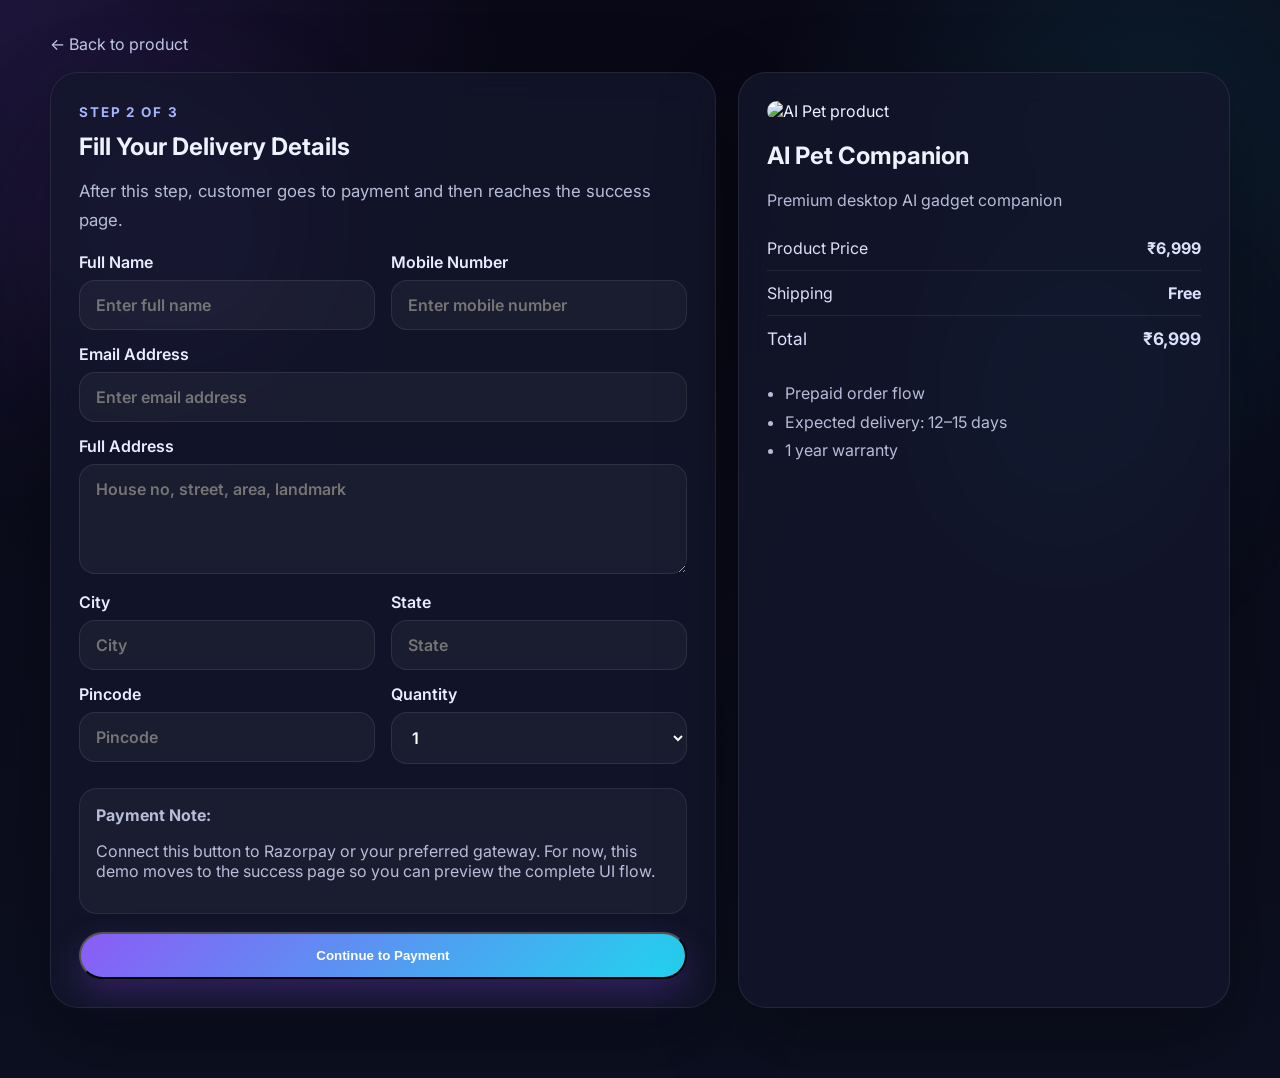
==== checkout.html @ 313efc7a "Add files via upload" ====
<!DOCTYPE html>
<html lang="en">
<head>
  <meta charset="UTF-8" />
  <meta name="viewport" content="width=device-width, initial-scale=1.0" />
  <title>Checkout - AI Pet Store</title>
  <link rel="preconnect" href="https://fonts.googleapis.com">
  <link rel="preconnect" href="https://fonts.gstatic.com" crossorigin>
  <link href="https://fonts.googleapis.com/css2?family=Inter:wght@400;500;600;700;800&display=swap" rel="stylesheet">
  <link rel="stylesheet" href="style.css" />
</head>
<body class="checkout-body">
  <div class="bg-glow glow-1"></div>
  <div class="bg-glow glow-2"></div>

  <main class="checkout-main container">
    <a class="back-link" href="index.html">← Back to product</a>
    <div class="checkout-grid">
      <section class="checkout-form-card">
        <span class="eyebrow">STEP 2 OF 3</span>
        <h1>Fill Your Delivery Details</h1>
        <p class="subtext">After this step, customer goes to payment and then reaches the success page.</p>

        <form action="success.html" method="get" class="checkout-form">
          <div class="form-grid">
            <label>
              Full Name
              <input type="text" name="name" placeholder="Enter full name" required>
            </label>
            <label>
              Mobile Number
              <input type="tel" name="phone" placeholder="Enter mobile number" required>
            </label>
          </div>

          <label>
            Email Address
            <input type="email" name="email" placeholder="Enter email address">
          </label>

          <label>
            Full Address
            <textarea name="address" rows="4" placeholder="House no, street, area, landmark" required></textarea>
          </label>

          <div class="form-grid">
            <label>
              City
              <input type="text" name="city" placeholder="City" required>
            </label>
            <label>
              State
              <input type="text" name="state" placeholder="State" required>
            </label>
          </div>

          <div class="form-grid">
            <label>
              Pincode
              <input type="text" name="pincode" placeholder="Pincode" required>
            </label>
            <label>
              Quantity
              <select name="qty">
                <option>1</option>
                <option>2</option>
                <option>3</option>
              </select>
            </label>
          </div>

          <div class="note-box">
            <strong>Payment Note:</strong>
            <p>Connect this button to Razorpay or your preferred gateway. For now, this demo moves to the success page so you can preview the complete UI flow.</p>
          </div>

          <button type="submit" class="btn btn-primary full-btn">Continue to Payment</button>
        </form>
      </section>

      <aside class="order-card">
        <img src="assets/pet1.jpg" alt="AI Pet product">
        <h2>AI Pet Companion</h2>
        <p>Premium desktop AI gadget companion</p>
        <div class="order-row"><span>Product Price</span><strong>₹6,999</strong></div>
        <div class="order-row"><span>Shipping</span><strong>Free</strong></div>
        <div class="order-row total"><span>Total</span><strong>₹6,999</strong></div>
        <ul class="mini-points">
          <li>Prepaid order flow</li>
          <li>Expected delivery: 12–15 days</li>
          <li>1 year warranty</li>
        </ul>
      </aside>
    </div>
  </main>
</body>
</html>
---- style.css ----
:root {
  --bg: #090816;
  --panel: rgba(20, 22, 44, 0.78);
  --panel-border: rgba(255,255,255,0.08);
  --text: #eef2ff;
  --muted: #b7bdd9;
  --primary: #8b5cf6;
  --primary-2: #22d3ee;
  --success: #34d399;
  --shadow: 0 30px 80px rgba(0,0,0,0.35);
}
* { box-sizing: border-box; }
html { scroll-behavior: smooth; }
body {
  margin: 0;
  font-family: 'Inter', sans-serif;
  color: var(--text);
  background:
    radial-gradient(circle at top left, rgba(139,92,246,.16), transparent 30%),
    radial-gradient(circle at 90% 10%, rgba(34,211,238,.10), transparent 25%),
    linear-gradient(180deg, #090816 0%, #0d1021 100%);
}
a { color: inherit; text-decoration: none; }
img { max-width: 100%; display: block; }
.container { width: min(1180px, calc(100% - 32px)); margin: 0 auto; }
.bg-glow { position: fixed; border-radius: 999px; filter: blur(70px); z-index: -1; opacity: .55; }
.glow-1 { width: 240px; height: 240px; background: rgba(139,92,246,.35); top: 120px; left: 5%; }
.glow-2 { width: 280px; height: 280px; background: rgba(34,211,238,.22); top: 280px; right: 6%; }
.site-header { position: sticky; top: 0; z-index: 10; backdrop-filter: blur(18px); background: rgba(9,8,22,.45); border-bottom: 1px solid rgba(255,255,255,.06); }
.nav-wrap { display: flex; justify-content: space-between; align-items: center; padding: 16px 0; }
.brand { font-weight: 800; letter-spacing: .02em; }
.nav-links { display: flex; gap: 24px; align-items: center; color: var(--muted); }
.nav-cta, .btn { border-radius: 999px; padding: 14px 22px; font-weight: 700; display: inline-flex; align-items: center; justify-content: center; transition: .25s ease; }
.nav-cta, .btn-primary { background: linear-gradient(135deg, var(--primary), var(--primary-2)); color: white; box-shadow: 0 14px 32px rgba(103, 58, 183, 0.35); }
.btn-secondary { background: rgba(255,255,255,.05); border: 1px solid rgba(255,255,255,.08); color: var(--text); }
.btn:hover { transform: translateY(-1px); }
.hero { padding: 72px 0 30px; }
.hero-grid { display: grid; grid-template-columns: 1.15fr .85fr; gap: 40px; align-items: center; }
.eyebrow { color: #a5b4fc; font-size: .84rem; letter-spacing: .14em; font-weight: 700; display: inline-block; margin-bottom: 14px; }
.hero h1, .section-head h2, .panel h2, .cta-box h2, .checkout-form-card h1, .success-card h1 { margin: 0 0 18px; line-height: 1.05; }
.hero h1 { font-size: clamp(2.2rem, 4.7vw, 4.5rem); max-width: 11ch; }
.hero h1 span { background: linear-gradient(135deg, #c4b5fd, #67e8f9); -webkit-background-clip: text; color: transparent; }
.hero-text, .section-head p, .panel p, .subtext, .success-card p { color: var(--muted); font-size: 1.05rem; line-height: 1.7; }
.hero-actions { display: flex; gap: 14px; margin: 28px 0 20px; flex-wrap: wrap; }
.trust-row { display: flex; flex-wrap: wrap; gap: 18px; color: #d5daf1; font-size: .95rem; }
.trust-row span::before { content: '•'; margin-right: 8px; color: #8b5cf6; }
.hero-visual .visual-card, .panel, .info-card, .timeline-card, .quote-card, .checkout-form-card, .order-card, .success-card, .faq-list details, .cta-box { background: var(--panel); border: 1px solid var(--panel-border); box-shadow: var(--shadow); backdrop-filter: blur(16px); }
.visual-card { border-radius: 28px; padding: 18px; position: relative; }
.hero-image { border-radius: 22px; min-height: 420px; object-fit: cover; width: 100%; }
.price-card { position: absolute; left: 22px; right: 22px; bottom: 18px; background: rgba(9,8,22,.72); border: 1px solid rgba(255,255,255,.08); border-radius: 20px; padding: 16px 18px; }
.price-label { margin: 0 0 6px; color: var(--muted); }
.price-line { display: flex; align-items: center; gap: 12px; font-size: 1.7rem; }
.old-price { text-decoration: line-through; color: #8d93b2; font-size: 1rem; }
.shipping-note { margin: 8px 0 0; color: #c8d0ef; }
.feature-strip { padding: 20px 0 0; }
.strip-grid { display: grid; grid-template-columns: repeat(5, 1fr); gap: 14px; }
.strip-item { text-align: center; padding: 14px 16px; border-radius: 16px; border: 1px solid rgba(255,255,255,.07); background: rgba(255,255,255,.03); color: #dbe2ff; }
.section { padding: 88px 0; }
.section-head { text-align: center; max-width: 760px; margin: 0 auto 34px; }
.section-head.left { text-align: left; margin-left: 0; }
.cards-grid { display: grid; grid-template-columns: repeat(3, 1fr); gap: 20px; }
.info-card, .timeline-card, .quote-card { border-radius: 24px; padding: 26px; }
.info-card h3, .timeline-card h3 { margin-top: 0; }
.info-card p, .timeline-card p, .quote-card p { color: var(--muted); line-height: 1.7; }
.split-grid { display: grid; grid-template-columns: 1fr 1fr; gap: 22px; }
.panel { border-radius: 28px; padding: 30px; }
.muted-panel { background: rgba(21, 23, 37, 0.9); }
.check-list { list-style: none; margin: 0; padding: 0; display: grid; gap: 14px; }
.check-list li { color: #e6e9f8; padding-left: 28px; position: relative; line-height: 1.65; }
.check-list li::before { content: '✓'; position: absolute; left: 0; top: 0; color: var(--primary-2); font-weight: 800; }
.no-list li::before { content: '—'; color: #fda4af; }
.timeline-grid { display: grid; grid-template-columns: repeat(3, 1fr); gap: 18px; }
.timeline-card strong { width: 52px; height: 52px; display: inline-flex; align-items: center; justify-content: center; border-radius: 50%; background: linear-gradient(135deg, var(--primary), var(--primary-2)); margin-bottom: 14px; }
.trust-grid { grid-template-columns: repeat(3, 1fr); }
.quote-card span { color: #a9b3d6; font-size: .95rem; }
.faq-wrap { display: grid; grid-template-columns: .9fr 1.1fr; gap: 24px; align-items: start; }
.faq-list { display: grid; gap: 16px; }
.faq-list details { border-radius: 20px; padding: 20px; }
.faq-list summary { cursor: pointer; font-weight: 700; }
.faq-list p { color: var(--muted); margin-bottom: 0; line-height: 1.7; }
.cta-section { padding-top: 10px; }
.cta-box { border-radius: 30px; padding: 34px; display: flex; align-items: center; justify-content: space-between; gap: 20px; }
.site-footer { border-top: 1px solid rgba(255,255,255,.06); padding: 24px 0 42px; color: #a5add1; }
.footer-grid { display: flex; justify-content: space-between; gap: 18px; flex-wrap: wrap; }
.footer-links { display: flex; gap: 18px; flex-wrap: wrap; }
.checkout-body { min-height: 100vh; }
.checkout-main, .success-main { padding: 34px 0 70px; }
.back-link { display: inline-block; margin-bottom: 18px; color: #c4cbeb; }
.checkout-grid { display: grid; grid-template-columns: 1.15fr .85fr; gap: 22px; }
.checkout-form-card, .order-card, .success-card { border-radius: 28px; padding: 28px; }
.checkout-form { margin-top: 18px; }
.form-grid { display: grid; grid-template-columns: 1fr 1fr; gap: 16px; }
label { display: block; font-weight: 600; color: #e9edff; margin-bottom: 14px; }
input, textarea, select { width: 100%; margin-top: 8px; border-radius: 16px; padding: 14px 16px; border: 1px solid rgba(255,255,255,.09); background: rgba(255,255,255,.04); color: white; font: inherit; }
textarea { resize: vertical; }
.note-box { padding: 16px; border-radius: 18px; background: rgba(255,255,255,.04); border: 1px solid rgba(255,255,255,.08); color: var(--muted); margin: 10px 0 18px; }
.full-btn { width: 100%; }
.order-card img { border-radius: 22px; margin-bottom: 18px; }
.order-card p { color: var(--muted); }
.order-row { display: flex; justify-content: space-between; gap: 12px; padding: 12px 0; border-bottom: 1px solid rgba(255,255,255,.08); color: #dbe1fa; }
.order-row.total { font-size: 1.08rem; border-bottom: 0; }
.mini-points { margin: 18px 0 0; padding-left: 18px; color: var(--muted); line-height: 1.8; }
.success-card { max-width: 860px; margin: 40px auto 0; text-align: center; }
.success-icon { width: 82px; height: 82px; border-radius: 50%; background: rgba(52,211,153,.16); color: var(--success); display: inline-flex; justify-content: center; align-items: center; font-size: 2rem; font-weight: 800; margin-bottom: 16px; }
.success-grid { display: grid; grid-template-columns: repeat(2, 1fr); gap: 16px; margin: 28px 0; text-align: left; }
.success-box { padding: 18px; border-radius: 20px; background: rgba(255,255,255,.04); border: 1px solid rgba(255,255,255,.08); }
.success-box span { display: block; color: var(--muted); margin-bottom: 6px; }
.success-actions { display: flex; justify-content: center; gap: 14px; flex-wrap: wrap; }
@media (max-width: 960px) {
  .hero-grid, .split-grid, .timeline-grid, .faq-wrap, .checkout-grid, .cards-grid, .trust-grid, .strip-grid { grid-template-columns: 1fr; }
  .cta-box, .footer-grid, .nav-wrap { flex-direction: column; align-items: flex-start; }
  .nav-links { flex-wrap: wrap; gap: 14px; }
  .hero { padding-top: 42px; }
}
@media (max-width: 640px) {
  .container { width: min(100% - 22px, 1180px); }
  .form-grid, .success-grid { grid-template-columns: 1fr; }
  .hero h1 { font-size: 2.35rem; }
  .hero-image { min-height: 280px; }
  .btn, .nav-cta { width: 100%; }
  .hero-actions { flex-direction: column; }
}
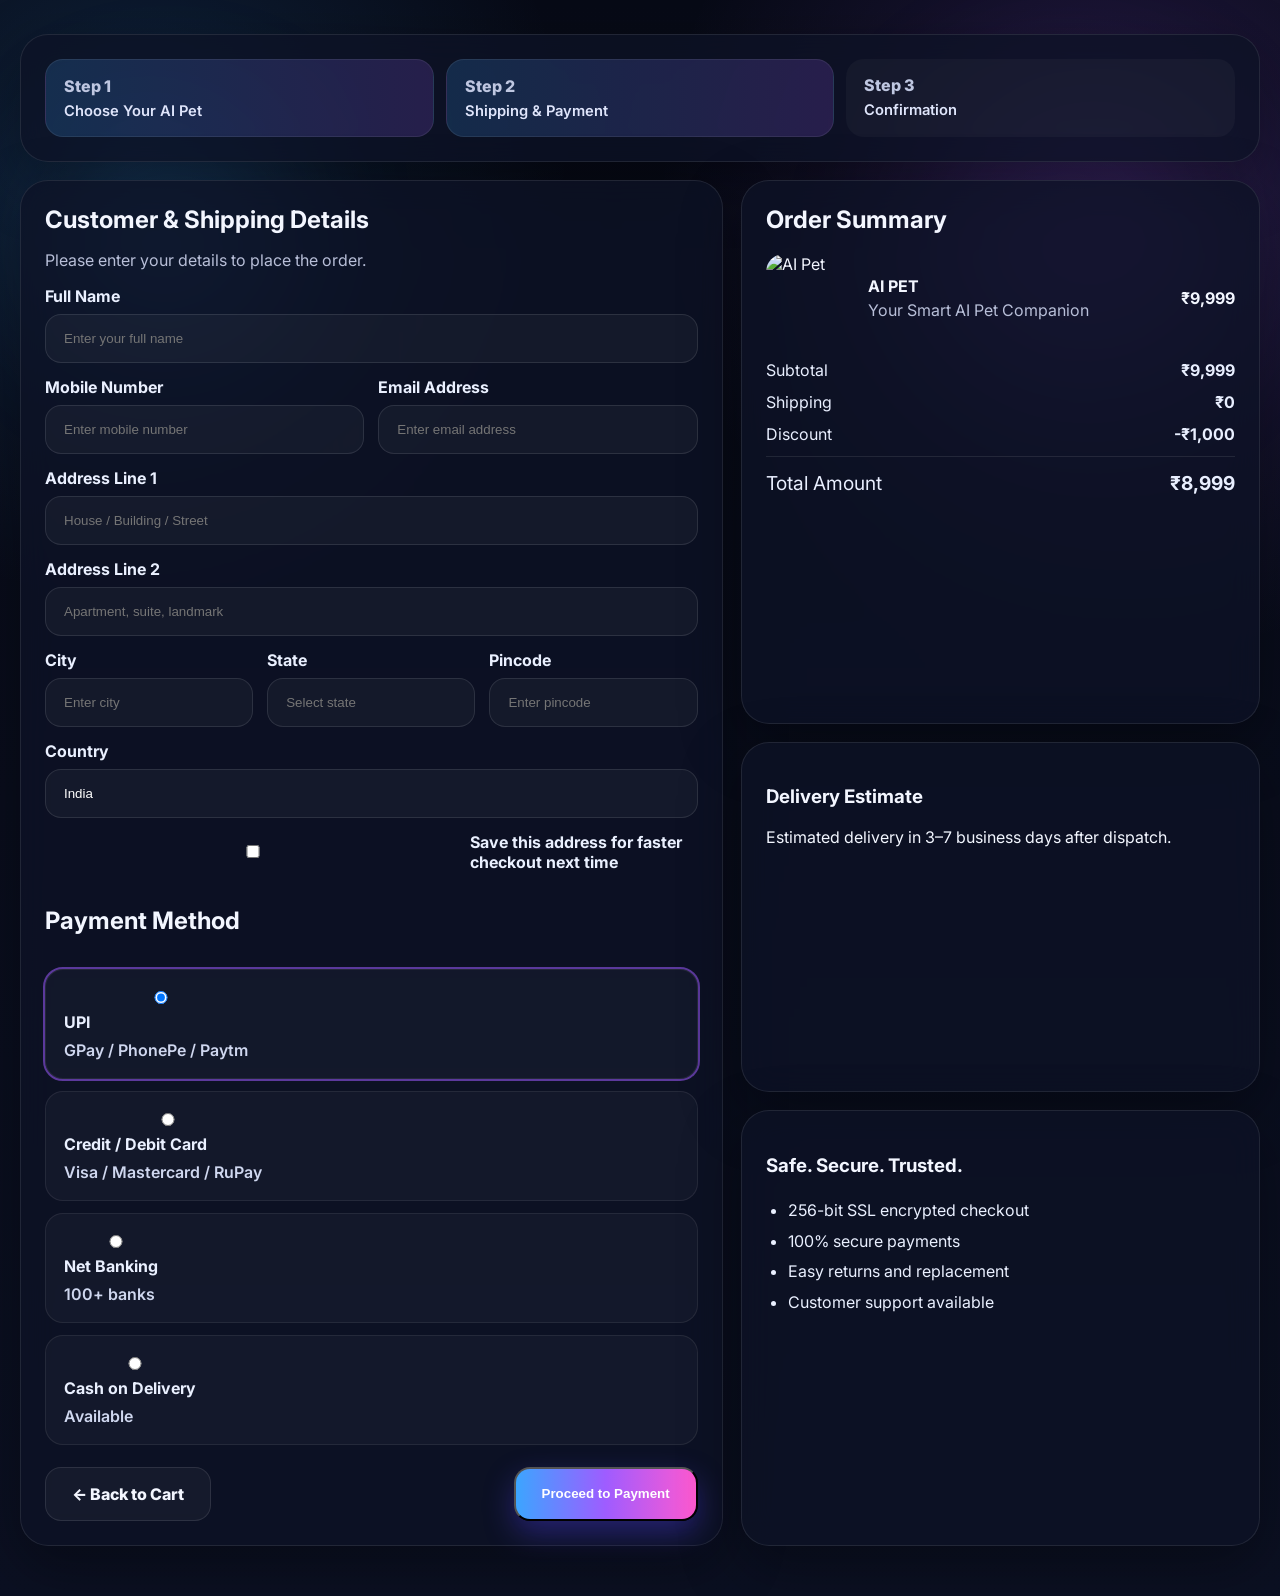
==== commit 296e7634: "Add files via upload" ====
--- a/checkout.html
+++ b/checkout.html
@@ -3,95 +3,55 @@
 <head>
   <meta charset="UTF-8" />
   <meta name="viewport" content="width=device-width, initial-scale=1.0" />
-  <title>Checkout - AI Pet Store</title>
+  <title>Checkout — AI PET</title>
   <link rel="preconnect" href="https://fonts.googleapis.com">
   <link rel="preconnect" href="https://fonts.gstatic.com" crossorigin>
-  <link href="https://fonts.googleapis.com/css2?family=Inter:wght@400;500;600;700;800&display=swap" rel="stylesheet">
+  <link href="https://fonts.googleapis.com/css2?family=Inter:wght@400;500;600;700;800;900&display=swap" rel="stylesheet">
   <link rel="stylesheet" href="style.css" />
 </head>
-<body class="checkout-body">
-  <div class="bg-glow glow-1"></div>
-  <div class="bg-glow glow-2"></div>
+<body class="checkout-page">
+  <div class="orb orb-a"></div><div class="orb orb-b"></div>
+  <main class="container checkout-wrap">
+    <div class="steps glass">
+      <div class="step done">Step 1 <span>Choose Your AI Pet</span></div>
+      <div class="step active">Step 2 <span>Shipping & Payment</span></div>
+      <div class="step">Step 3 <span>Confirmation</span></div>
+    </div>
 
-  <main class="checkout-main container">
-    <a class="back-link" href="index.html">← Back to product</a>
     <div class="checkout-grid">
-      <section class="checkout-form-card">
-        <span class="eyebrow">STEP 2 OF 3</span>
-        <h1>Fill Your Delivery Details</h1>
-        <p class="subtext">After this step, customer goes to payment and then reaches the success page.</p>
+      <section class="glass form-panel">
+        <h1>Customer & Shipping Details</h1>
+        <p>Please enter your details to place the order.</p>
+        <form action="success.html" class="checkout-form">
+          <label>Full Name<input type="text" placeholder="Enter your full name" required></label>
+          <div class="two"><label>Mobile Number<input type="tel" placeholder="Enter mobile number" required></label><label>Email Address<input type="email" placeholder="Enter email address"></label></div>
+          <label>Address Line 1<input type="text" placeholder="House / Building / Street" required></label>
+          <label>Address Line 2<input type="text" placeholder="Apartment, suite, landmark"></label>
+          <div class="three"><label>City<input type="text" placeholder="Enter city" required></label><label>State<input type="text" placeholder="Select state" required></label><label>Pincode<input type="text" placeholder="Enter pincode" required></label></div>
+          <label>Country<input type="text" value="India"></label>
+          <div class="check-note"><input type="checkbox" id="save"><label for="save">Save this address for faster checkout next time</label></div>
 
-        <form action="success.html" method="get" class="checkout-form">
-          <div class="form-grid">
-            <label>
-              Full Name
-              <input type="text" name="name" placeholder="Enter full name" required>
-            </label>
-            <label>
-              Mobile Number
-              <input type="tel" name="phone" placeholder="Enter mobile number" required>
-            </label>
+          <h2>Payment Method</h2>
+          <div class="pay-options">
+            <label class="pay active"><input type="radio" checked name="pay"> UPI <span>GPay / PhonePe / Paytm</span></label>
+            <label class="pay"><input type="radio" name="pay"> Credit / Debit Card <span>Visa / Mastercard / RuPay</span></label>
+            <label class="pay"><input type="radio" name="pay"> Net Banking <span>100+ banks</span></label>
+            <label class="pay"><input type="radio" name="pay"> Cash on Delivery <span>Available</span></label>
           </div>
-
-          <label>
-            Email Address
-            <input type="email" name="email" placeholder="Enter email address">
-          </label>
-
-          <label>
-            Full Address
-            <textarea name="address" rows="4" placeholder="House no, street, area, landmark" required></textarea>
-          </label>
-
-          <div class="form-grid">
-            <label>
-              City
-              <input type="text" name="city" placeholder="City" required>
-            </label>
-            <label>
-              State
-              <input type="text" name="state" placeholder="State" required>
-            </label>
-          </div>
-
-          <div class="form-grid">
-            <label>
-              Pincode
-              <input type="text" name="pincode" placeholder="Pincode" required>
-            </label>
-            <label>
-              Quantity
-              <select name="qty">
-                <option>1</option>
-                <option>2</option>
-                <option>3</option>
-              </select>
-            </label>
-          </div>
-
-          <div class="note-box">
-            <strong>Payment Note:</strong>
-            <p>Connect this button to Razorpay or your preferred gateway. For now, this demo moves to the success page so you can preview the complete UI flow.</p>
-          </div>
-
-          <button type="submit" class="btn btn-primary full-btn">Continue to Payment</button>
+          <div class="action-row"><a href="index.html" class="ghost-btn">← Back to Cart</a><button class="buy-btn" type="submit">Proceed to Payment</button></div>
         </form>
       </section>
 
-      <aside class="order-card">
-        <img src="assets/pet1.jpg" alt="AI Pet product">
-        <h2>AI Pet Companion</h2>
-        <p>Premium desktop AI gadget companion</p>
-        <div class="order-row"><span>Product Price</span><strong>₹6,999</strong></div>
-        <div class="order-row"><span>Shipping</span><strong>Free</strong></div>
-        <div class="order-row total"><span>Total</span><strong>₹6,999</strong></div>
-        <ul class="mini-points">
-          <li>Prepaid order flow</li>
-          <li>Expected delivery: 12–15 days</li>
-          <li>1 year warranty</li>
-        </ul>
+      <aside class="side-column">
+        <div class="glass summary-card">
+          <h2>Order Summary</h2>
+          <div class="summary-item"><img src="assets/pet1.jpg" alt="AI Pet"><div><strong>AI PET</strong><p>Your Smart AI Pet Companion</p></div><b>₹9,999</b></div>
+          <div class="totals"><div><span>Subtotal</span><strong>₹9,999</strong></div><div><span>Shipping</span><strong>₹0</strong></div><div><span>Discount</span><strong>-₹1,000</strong></div><div class="grand"><span>Total Amount</span><strong>₹8,999</strong></div></div>
+        </div>
+        <div class="glass ship-card"><h3>Delivery Estimate</h3><p>Estimated delivery in 3–7 business days after dispatch.</p></div>
+        <div class="glass secure-card"><h3>Safe. Secure. Trusted.</h3><ul><li>256-bit SSL encrypted checkout</li><li>100% secure payments</li><li>Easy returns and replacement</li><li>Customer support available</li></ul></div>
       </aside>
     </div>
   </main>
 </body>
-</html>
+</html>
--- a/style.css
+++ b/style.css
@@ -1,122 +1,29 @@
-:root {
-  --bg: #090816;
-  --panel: rgba(20, 22, 44, 0.78);
-  --panel-border: rgba(255,255,255,0.08);
-  --text: #eef2ff;
-  --muted: #b7bdd9;
-  --primary: #8b5cf6;
-  --primary-2: #22d3ee;
-  --success: #34d399;
-  --shadow: 0 30px 80px rgba(0,0,0,0.35);
+
+:root{
+  --bg:#070a16;--bg2:#0b1022;--panel:rgba(13,18,38,.78);--border:rgba(255,255,255,.09);
+  --text:#f3f6ff;--muted:#b8bfd8;--blue:#3ca5ff;--violet:#9f5cff;--pink:#ff59d0;
+  --shadow:0 20px 60px rgba(0,0,0,.35);--radius:26px;
 }
-* { box-sizing: border-box; }
-html { scroll-behavior: smooth; }
-body {
-  margin: 0;
-  font-family: 'Inter', sans-serif;
-  color: var(--text);
-  background:
-    radial-gradient(circle at top left, rgba(139,92,246,.16), transparent 30%),
-    radial-gradient(circle at 90% 10%, rgba(34,211,238,.10), transparent 25%),
-    linear-gradient(180deg, #090816 0%, #0d1021 100%);
-}
-a { color: inherit; text-decoration: none; }
-img { max-width: 100%; display: block; }
-.container { width: min(1180px, calc(100% - 32px)); margin: 0 auto; }
-.bg-glow { position: fixed; border-radius: 999px; filter: blur(70px); z-index: -1; opacity: .55; }
-.glow-1 { width: 240px; height: 240px; background: rgba(139,92,246,.35); top: 120px; left: 5%; }
-.glow-2 { width: 280px; height: 280px; background: rgba(34,211,238,.22); top: 280px; right: 6%; }
-.site-header { position: sticky; top: 0; z-index: 10; backdrop-filter: blur(18px); background: rgba(9,8,22,.45); border-bottom: 1px solid rgba(255,255,255,.06); }
-.nav-wrap { display: flex; justify-content: space-between; align-items: center; padding: 16px 0; }
-.brand { font-weight: 800; letter-spacing: .02em; }
-.nav-links { display: flex; gap: 24px; align-items: center; color: var(--muted); }
-.nav-cta, .btn { border-radius: 999px; padding: 14px 22px; font-weight: 700; display: inline-flex; align-items: center; justify-content: center; transition: .25s ease; }
-.nav-cta, .btn-primary { background: linear-gradient(135deg, var(--primary), var(--primary-2)); color: white; box-shadow: 0 14px 32px rgba(103, 58, 183, 0.35); }
-.btn-secondary { background: rgba(255,255,255,.05); border: 1px solid rgba(255,255,255,.08); color: var(--text); }
-.btn:hover { transform: translateY(-1px); }
-.hero { padding: 72px 0 30px; }
-.hero-grid { display: grid; grid-template-columns: 1.15fr .85fr; gap: 40px; align-items: center; }
-.eyebrow { color: #a5b4fc; font-size: .84rem; letter-spacing: .14em; font-weight: 700; display: inline-block; margin-bottom: 14px; }
-.hero h1, .section-head h2, .panel h2, .cta-box h2, .checkout-form-card h1, .success-card h1 { margin: 0 0 18px; line-height: 1.05; }
-.hero h1 { font-size: clamp(2.2rem, 4.7vw, 4.5rem); max-width: 11ch; }
-.hero h1 span { background: linear-gradient(135deg, #c4b5fd, #67e8f9); -webkit-background-clip: text; color: transparent; }
-.hero-text, .section-head p, .panel p, .subtext, .success-card p { color: var(--muted); font-size: 1.05rem; line-height: 1.7; }
-.hero-actions { display: flex; gap: 14px; margin: 28px 0 20px; flex-wrap: wrap; }
-.trust-row { display: flex; flex-wrap: wrap; gap: 18px; color: #d5daf1; font-size: .95rem; }
-.trust-row span::before { content: '•'; margin-right: 8px; color: #8b5cf6; }
-.hero-visual .visual-card, .panel, .info-card, .timeline-card, .quote-card, .checkout-form-card, .order-card, .success-card, .faq-list details, .cta-box { background: var(--panel); border: 1px solid var(--panel-border); box-shadow: var(--shadow); backdrop-filter: blur(16px); }
-.visual-card { border-radius: 28px; padding: 18px; position: relative; }
-.hero-image { border-radius: 22px; min-height: 420px; object-fit: cover; width: 100%; }
-.price-card { position: absolute; left: 22px; right: 22px; bottom: 18px; background: rgba(9,8,22,.72); border: 1px solid rgba(255,255,255,.08); border-radius: 20px; padding: 16px 18px; }
-.price-label { margin: 0 0 6px; color: var(--muted); }
-.price-line { display: flex; align-items: center; gap: 12px; font-size: 1.7rem; }
-.old-price { text-decoration: line-through; color: #8d93b2; font-size: 1rem; }
-.shipping-note { margin: 8px 0 0; color: #c8d0ef; }
-.feature-strip { padding: 20px 0 0; }
-.strip-grid { display: grid; grid-template-columns: repeat(5, 1fr); gap: 14px; }
-.strip-item { text-align: center; padding: 14px 16px; border-radius: 16px; border: 1px solid rgba(255,255,255,.07); background: rgba(255,255,255,.03); color: #dbe2ff; }
-.section { padding: 88px 0; }
-.section-head { text-align: center; max-width: 760px; margin: 0 auto 34px; }
-.section-head.left { text-align: left; margin-left: 0; }
-.cards-grid { display: grid; grid-template-columns: repeat(3, 1fr); gap: 20px; }
-.info-card, .timeline-card, .quote-card { border-radius: 24px; padding: 26px; }
-.info-card h3, .timeline-card h3 { margin-top: 0; }
-.info-card p, .timeline-card p, .quote-card p { color: var(--muted); line-height: 1.7; }
-.split-grid { display: grid; grid-template-columns: 1fr 1fr; gap: 22px; }
-.panel { border-radius: 28px; padding: 30px; }
-.muted-panel { background: rgba(21, 23, 37, 0.9); }
-.check-list { list-style: none; margin: 0; padding: 0; display: grid; gap: 14px; }
-.check-list li { color: #e6e9f8; padding-left: 28px; position: relative; line-height: 1.65; }
-.check-list li::before { content: '✓'; position: absolute; left: 0; top: 0; color: var(--primary-2); font-weight: 800; }
-.no-list li::before { content: '—'; color: #fda4af; }
-.timeline-grid { display: grid; grid-template-columns: repeat(3, 1fr); gap: 18px; }
-.timeline-card strong { width: 52px; height: 52px; display: inline-flex; align-items: center; justify-content: center; border-radius: 50%; background: linear-gradient(135deg, var(--primary), var(--primary-2)); margin-bottom: 14px; }
-.trust-grid { grid-template-columns: repeat(3, 1fr); }
-.quote-card span { color: #a9b3d6; font-size: .95rem; }
-.faq-wrap { display: grid; grid-template-columns: .9fr 1.1fr; gap: 24px; align-items: start; }
-.faq-list { display: grid; gap: 16px; }
-.faq-list details { border-radius: 20px; padding: 20px; }
-.faq-list summary { cursor: pointer; font-weight: 700; }
-.faq-list p { color: var(--muted); margin-bottom: 0; line-height: 1.7; }
-.cta-section { padding-top: 10px; }
-.cta-box { border-radius: 30px; padding: 34px; display: flex; align-items: center; justify-content: space-between; gap: 20px; }
-.site-footer { border-top: 1px solid rgba(255,255,255,.06); padding: 24px 0 42px; color: #a5add1; }
-.footer-grid { display: flex; justify-content: space-between; gap: 18px; flex-wrap: wrap; }
-.footer-links { display: flex; gap: 18px; flex-wrap: wrap; }
-.checkout-body { min-height: 100vh; }
-.checkout-main, .success-main { padding: 34px 0 70px; }
-.back-link { display: inline-block; margin-bottom: 18px; color: #c4cbeb; }
-.checkout-grid { display: grid; grid-template-columns: 1.15fr .85fr; gap: 22px; }
-.checkout-form-card, .order-card, .success-card { border-radius: 28px; padding: 28px; }
-.checkout-form { margin-top: 18px; }
-.form-grid { display: grid; grid-template-columns: 1fr 1fr; gap: 16px; }
-label { display: block; font-weight: 600; color: #e9edff; margin-bottom: 14px; }
-input, textarea, select { width: 100%; margin-top: 8px; border-radius: 16px; padding: 14px 16px; border: 1px solid rgba(255,255,255,.09); background: rgba(255,255,255,.04); color: white; font: inherit; }
-textarea { resize: vertical; }
-.note-box { padding: 16px; border-radius: 18px; background: rgba(255,255,255,.04); border: 1px solid rgba(255,255,255,.08); color: var(--muted); margin: 10px 0 18px; }
-.full-btn { width: 100%; }
-.order-card img { border-radius: 22px; margin-bottom: 18px; }
-.order-card p { color: var(--muted); }
-.order-row { display: flex; justify-content: space-between; gap: 12px; padding: 12px 0; border-bottom: 1px solid rgba(255,255,255,.08); color: #dbe1fa; }
-.order-row.total { font-size: 1.08rem; border-bottom: 0; }
-.mini-points { margin: 18px 0 0; padding-left: 18px; color: var(--muted); line-height: 1.8; }
-.success-card { max-width: 860px; margin: 40px auto 0; text-align: center; }
-.success-icon { width: 82px; height: 82px; border-radius: 50%; background: rgba(52,211,153,.16); color: var(--success); display: inline-flex; justify-content: center; align-items: center; font-size: 2rem; font-weight: 800; margin-bottom: 16px; }
-.success-grid { display: grid; grid-template-columns: repeat(2, 1fr); gap: 16px; margin: 28px 0; text-align: left; }
-.success-box { padding: 18px; border-radius: 20px; background: rgba(255,255,255,.04); border: 1px solid rgba(255,255,255,.08); }
-.success-box span { display: block; color: var(--muted); margin-bottom: 6px; }
-.success-actions { display: flex; justify-content: center; gap: 14px; flex-wrap: wrap; }
-@media (max-width: 960px) {
-  .hero-grid, .split-grid, .timeline-grid, .faq-wrap, .checkout-grid, .cards-grid, .trust-grid, .strip-grid { grid-template-columns: 1fr; }
-  .cta-box, .footer-grid, .nav-wrap { flex-direction: column; align-items: flex-start; }
-  .nav-links { flex-wrap: wrap; gap: 14px; }
-  .hero { padding-top: 42px; }
-}
-@media (max-width: 640px) {
-  .container { width: min(100% - 22px, 1180px); }
-  .form-grid, .success-grid { grid-template-columns: 1fr; }
-  .hero h1 { font-size: 2.35rem; }
-  .hero-image { min-height: 280px; }
-  .btn, .nav-cta { width: 100%; }
-  .hero-actions { flex-direction: column; }
-}
+*{box-sizing:border-box}html{scroll-behavior:smooth}body{margin:0;font-family:Inter,sans-serif;color:var(--text);background:
+radial-gradient(circle at 10% 10%, rgba(60,165,255,.15), transparent 24%),
+radial-gradient(circle at 88% 12%, rgba(159,92,255,.18), transparent 26%),
+linear-gradient(180deg,var(--bg),var(--bg2));}
+a{text-decoration:none;color:inherit}img{max-width:100%;display:block}.container{width:min(1240px,calc(100% - 32px));margin:0 auto}
+.orb{position:fixed;filter:blur(70px);border-radius:50%;z-index:-1;opacity:.5}.orb-a{width:240px;height:240px;left:4%;top:120px;background:rgba(60,165,255,.35)}.orb-b{width:320px;height:320px;right:4%;top:80px;background:rgba(159,92,255,.28)}
+.glass{background:var(--panel);border:1px solid var(--border);box-shadow:var(--shadow);backdrop-filter:blur(16px)}
+.topbar{position:sticky;top:0;z-index:50;background:rgba(5,7,17,.65);backdrop-filter:blur(16px);border-bottom:1px solid rgba(255,255,255,.06)}
+.nav{display:flex;align-items:center;justify-content:space-between;padding:18px 0;gap:20px}.logo{font-weight:900;font-size:1.7rem;letter-spacing:.02em}.logo-dot{color:var(--blue)}nav{display:flex;gap:34px;color:#d9dff7}nav a{font-weight:600;font-size:.96rem}
+.buy-btn,.ghost-btn,.edition-bottom a{display:inline-flex;align-items:center;justify-content:center;padding:16px 26px;border-radius:16px;font-weight:800;transition:.2s ease}.buy-btn,.edition-bottom a{background:linear-gradient(90deg,var(--blue),var(--violet),var(--pink));color:white;box-shadow:0 12px 30px rgba(86,65,255,.35)}.buy-btn.small{padding:13px 22px}.ghost-btn{background:rgba(255,255,255,.04);border:1px solid rgba(255,255,255,.1);color:var(--text)}
+.section-first{padding:32px 0 22px}.hero-grid{display:grid;grid-template-columns:1.02fr .98fr;gap:22px;align-items:stretch}.hero-copy,.hero-visual{border-radius:32px;padding:28px;position:relative;overflow:hidden}.tag{display:inline-block;background:rgba(255,255,255,.06);border:1px solid rgba(255,255,255,.09);padding:11px 16px;border-radius:999px;font-weight:800;font-size:.82rem;color:#eef3ff;margin-bottom:20px}.hero-copy h1{font-size:clamp(2.5rem,5.2vw,4.75rem);line-height:1.02;margin:0 0 18px;max-width:10.8ch}.hero-copy h1 span{background:linear-gradient(90deg,var(--blue),#f0b7ff);-webkit-background-clip:text;background-clip:text;color:transparent}.lead{margin:0 0 22px;color:var(--muted);font-size:1.12rem;line-height:1.75;max-width:58ch}.price-row{display:flex;align-items:center;gap:14px;flex-wrap:wrap;margin-bottom:18px}.price-row strong{font-size:2.3rem;color:#a98cff}.old{text-decoration:line-through;color:#8b92ae}.save{background:rgba(159,92,255,.16);border:1px solid rgba(159,92,255,.32);padding:8px 12px;border-radius:999px;color:#f1dcff;font-weight:700}.pill-row{display:flex;gap:10px;flex-wrap:wrap;margin-bottom:22px}.pill-row span{padding:12px 16px;border:1px solid rgba(255,255,255,.1);border-radius:14px;background:rgba(255,255,255,.03);color:#e5e9fa;font-size:.94rem}.hero-actions{display:flex;align-items:center;gap:18px;flex-wrap:wrap}.rating{font-weight:800;color:#ffdf6f}.rating span{color:#ced4ea;font-weight:600;margin-left:8px}
+.hero-visual{display:flex;align-items:flex-end;justify-content:center;min-height:540px;background:linear-gradient(180deg,rgba(255,255,255,.02),rgba(255,255,255,.01))}.hero-img{width:100%;max-height:500px;object-fit:cover;border-radius:28px}.bubble{position:absolute;left:32px;top:28px;background:rgba(10,14,26,.82);border:1px solid rgba(255,255,255,.12);padding:14px 18px;border-radius:18px;font-weight:700}
+.dual-cards{display:grid;grid-template-columns:1fr 1fr;gap:18px;padding:12px 0 10px}.edition{padding:18px;border-radius:28px;display:grid;grid-template-columns:180px 1fr;gap:20px;align-items:center}.edition img{width:100%;height:180px;object-fit:cover;border-radius:18px}.edition h3{font-size:2rem;margin:0 0 8px}.edition p{margin:0 0 14px;color:var(--muted)}.edition.blue h3{color:#67b8ff}.edition.pink h3{color:#ff7fe8}.mini-features{display:flex;gap:10px;flex-wrap:wrap;margin-bottom:16px}.mini-features span{padding:9px 12px;border-radius:999px;background:rgba(255,255,255,.04);border:1px solid rgba(255,255,255,.08);font-size:.9rem}.edition-bottom{display:flex;align-items:center;justify-content:space-between;gap:16px}.edition-bottom strong{font-size:2rem;color:#c89fff}
+.section{padding:42px 0}.compact-top{padding-top:18px}.section-title{font-size:2.45rem;text-align:center;margin:0 0 24px}.section-title.left{text-align:left}.not-title span{color:#ff85bb}.feature-grid{display:grid;gap:16px}.feature-grid.six{grid-template-columns:repeat(6,1fr)}.feature-card{border-radius:22px;padding:22px;min-height:170px}.feature-card h3{margin:0 0 10px;font-size:1.18rem}.feature-card p{margin:0;color:var(--muted);line-height:1.65}.warning-grid{display:grid;grid-template-columns:repeat(4,1fr);gap:14px}.warning-card{border-radius:20px;padding:18px;color:#f6dde9;line-height:1.65}
+.info-layout{display:grid;grid-template-columns:1.25fr .75fr;gap:18px}.box-card,.side-card,.review-card,.faq-card,.cta,.form-panel,.summary-card,.ship-card,.secure-card,.steps,.success-panel,.inner-card{border-radius:28px;padding:24px}.box-card h2,.faq-card h2,.form-panel h1,.summary-card h2,.success-panel h1{margin-top:0}.box-grid{display:grid;grid-template-columns:.8fr 1.2fr;gap:18px}.box-list ul,.secure-card ul{margin:0;padding-left:22px;color:#eaf0ff;line-height:2}.box-items{display:grid;grid-template-columns:1.2fr repeat(3,.8fr);gap:12px;align-items:stretch}.box-items img,.mini-box{border-radius:18px;background:rgba(255,255,255,.04);border:1px solid rgba(255,255,255,.08);min-height:120px}.box-items img{height:120px;object-fit:cover}.mini-box{display:flex;align-items:center;justify-content:center;color:#d8dff8;font-weight:700;text-align:center;padding:12px}.side-stack{display:grid;gap:18px}.side-card h3{margin:0 0 10px}.side-card p{margin:0;color:var(--muted);line-height:1.7}
+.review-layout{display:grid;grid-template-columns:1.05fr .95fr;gap:18px}.review-grid{display:grid;grid-template-columns:repeat(3,1fr);gap:16px}.review-card{min-height:230px}.review-card p{color:var(--muted);line-height:1.7}.review-card strong{display:block;margin-top:18px}.review-card span{color:#98a3c7;font-size:.92rem}.stars{color:#c18cff;font-weight:900;letter-spacing:1px;margin-bottom:12px}.faq-card details{padding:18px 0;border-bottom:1px solid rgba(255,255,255,.08)}.faq-card summary{cursor:pointer;font-weight:800}.faq-card p{color:var(--muted);line-height:1.7;margin:12px 0 0}
+.cta{display:flex;align-items:center;justify-content:space-between;gap:22px}.cta-left{display:flex;align-items:center;gap:18px}.cta-left img{width:140px;height:140px;object-fit:cover;border-radius:22px}.cta-left h2{margin:0 0 8px;font-size:2.2rem}.cta-left p{margin:0 0 16px;color:var(--muted)}.cta-right{min-width:330px}
+.footer{padding:26px 0 50px}.footer-grid{display:grid;grid-template-columns:1.3fr .8fr .8fr .8fr;gap:18px}.footer p,.footer a{color:#b6bfd8}.footer h4{margin:0 0 14px}.footer div{display:grid;gap:10px;align-content:start}
+.checkout-page{min-height:100vh}.checkout-wrap,.success-wrap{padding:34px 0 50px}.steps{display:grid;grid-template-columns:repeat(3,1fr);gap:12px;margin-bottom:18px}.step{padding:16px 18px;border-radius:18px;background:rgba(255,255,255,.03);font-weight:800;color:#bfc7e1}.step span{display:block;font-size:.92rem;color:#dfe5fb;margin-top:6px;font-weight:600}.step.done,.step.active{background:linear-gradient(90deg,rgba(60,165,255,.18),rgba(159,92,255,.18));border:1px solid rgba(255,255,255,.08)}
+.checkout-grid{display:grid;grid-template-columns:1.15fr .85fr;gap:18px}.form-panel p{color:var(--muted);margin-top:-4px}.checkout-form{display:grid;gap:14px}.checkout-form label{display:grid;gap:8px;font-weight:700;color:#eaf0ff}.checkout-form input{width:100%;padding:16px 18px;border-radius:16px;border:1px solid rgba(255,255,255,.1);background:rgba(255,255,255,.04);color:#fff}.two,.three{display:grid;gap:14px}.two{grid-template-columns:1fr 1fr}.three{grid-template-columns:1fr 1fr 1fr}.check-note{display:flex;gap:10px;align-items:center;color:#cad3ef}.pay-options{display:grid;gap:12px}.pay{display:flex;justify-content:space-between;align-items:center;padding:18px;border-radius:18px;border:1px solid rgba(255,255,255,.08);background:rgba(255,255,255,.03);font-weight:800}.pay span{color:#cfd7ef;font-weight:600}.pay.active{outline:2px solid rgba(159,92,255,.55)}.action-row{display:flex;gap:14px;justify-content:space-between;margin-top:8px}.side-column{display:grid;gap:18px}.summary-item{display:grid;grid-template-columns:88px 1fr auto;gap:14px;align-items:center}.summary-item img{width:88px;height:88px;object-fit:cover;border-radius:18px}.summary-item p{margin:4px 0 0;color:var(--muted)}.totals{display:grid;gap:12px;margin-top:18px}.totals div{display:flex;justify-content:space-between;color:#e9efff}.totals .grand{padding-top:14px;border-top:1px solid rgba(255,255,255,.09);font-size:1.2rem}.secure-card ul{line-height:1.9}
+.success-hero{display:flex;align-items:center;gap:18px;margin-bottom:18px}.success-mark{width:96px;height:96px;border-radius:50%;display:grid;place-items:center;background:linear-gradient(135deg,var(--blue),var(--violet));font-size:2.5rem;font-weight:900}.success-hero p{color:var(--muted);line-height:1.7}.order-meta{display:grid;grid-template-columns:repeat(4,1fr);gap:14px;margin:20px 0}.order-meta div{padding:18px;border-radius:18px;background:rgba(255,255,255,.03);border:1px solid rgba(255,255,255,.08)}.order-meta span{display:block;color:#9aa7cc;margin-bottom:8px}.confirm-grid{display:grid;grid-template-columns:1.1fr .9fr;gap:18px}.inner-card{background:rgba(255,255,255,.03)}.success-actions{display:flex;gap:14px;justify-content:flex-start;margin-top:22px}
+@media (max-width: 1100px){.hero-grid,.checkout-grid,.info-layout,.review-layout,.confirm-grid{grid-template-columns:1fr}.feature-grid.six,.warning-grid,.review-grid,.footer-grid,.dual-cards{grid-template-columns:1fr 1fr}.hero-copy h1{max-width:none}.cta{flex-direction:column;align-items:flex-start}.cta-right{min-width:unset;width:100%}.box-grid{grid-template-columns:1fr}.box-items{grid-template-columns:repeat(2,1fr)}}
+@media (max-width: 760px){nav{display:none}.container{width:min(100% - 20px, 1240px)}.hero-copy,.hero-visual,.edition,.feature-card,.warning-card,.box-card,.faq-card,.review-card,.form-panel,.summary-card,.ship-card,.secure-card,.success-panel{padding:18px}.feature-grid.six,.warning-grid,.review-grid,.footer-grid,.dual-cards,.two,.three,.steps{grid-template-columns:1fr}.edition{grid-template-columns:1fr}.edition img{height:220px}.hero-visual{min-height:auto}.hero-img{max-height:340px}.box-items{grid-template-columns:1fr 1fr}.summary-item{grid-template-columns:70px 1fr}.summary-item b{grid-column:2}.order-meta{grid-template-columns:1fr 1fr}.success-hero{align-items:flex-start;flex-direction:column}.cta-left{flex-direction:column;align-items:flex-start}.action-row,.success-actions{flex-direction:column}.buy-btn,.ghost-btn{width:100%}}
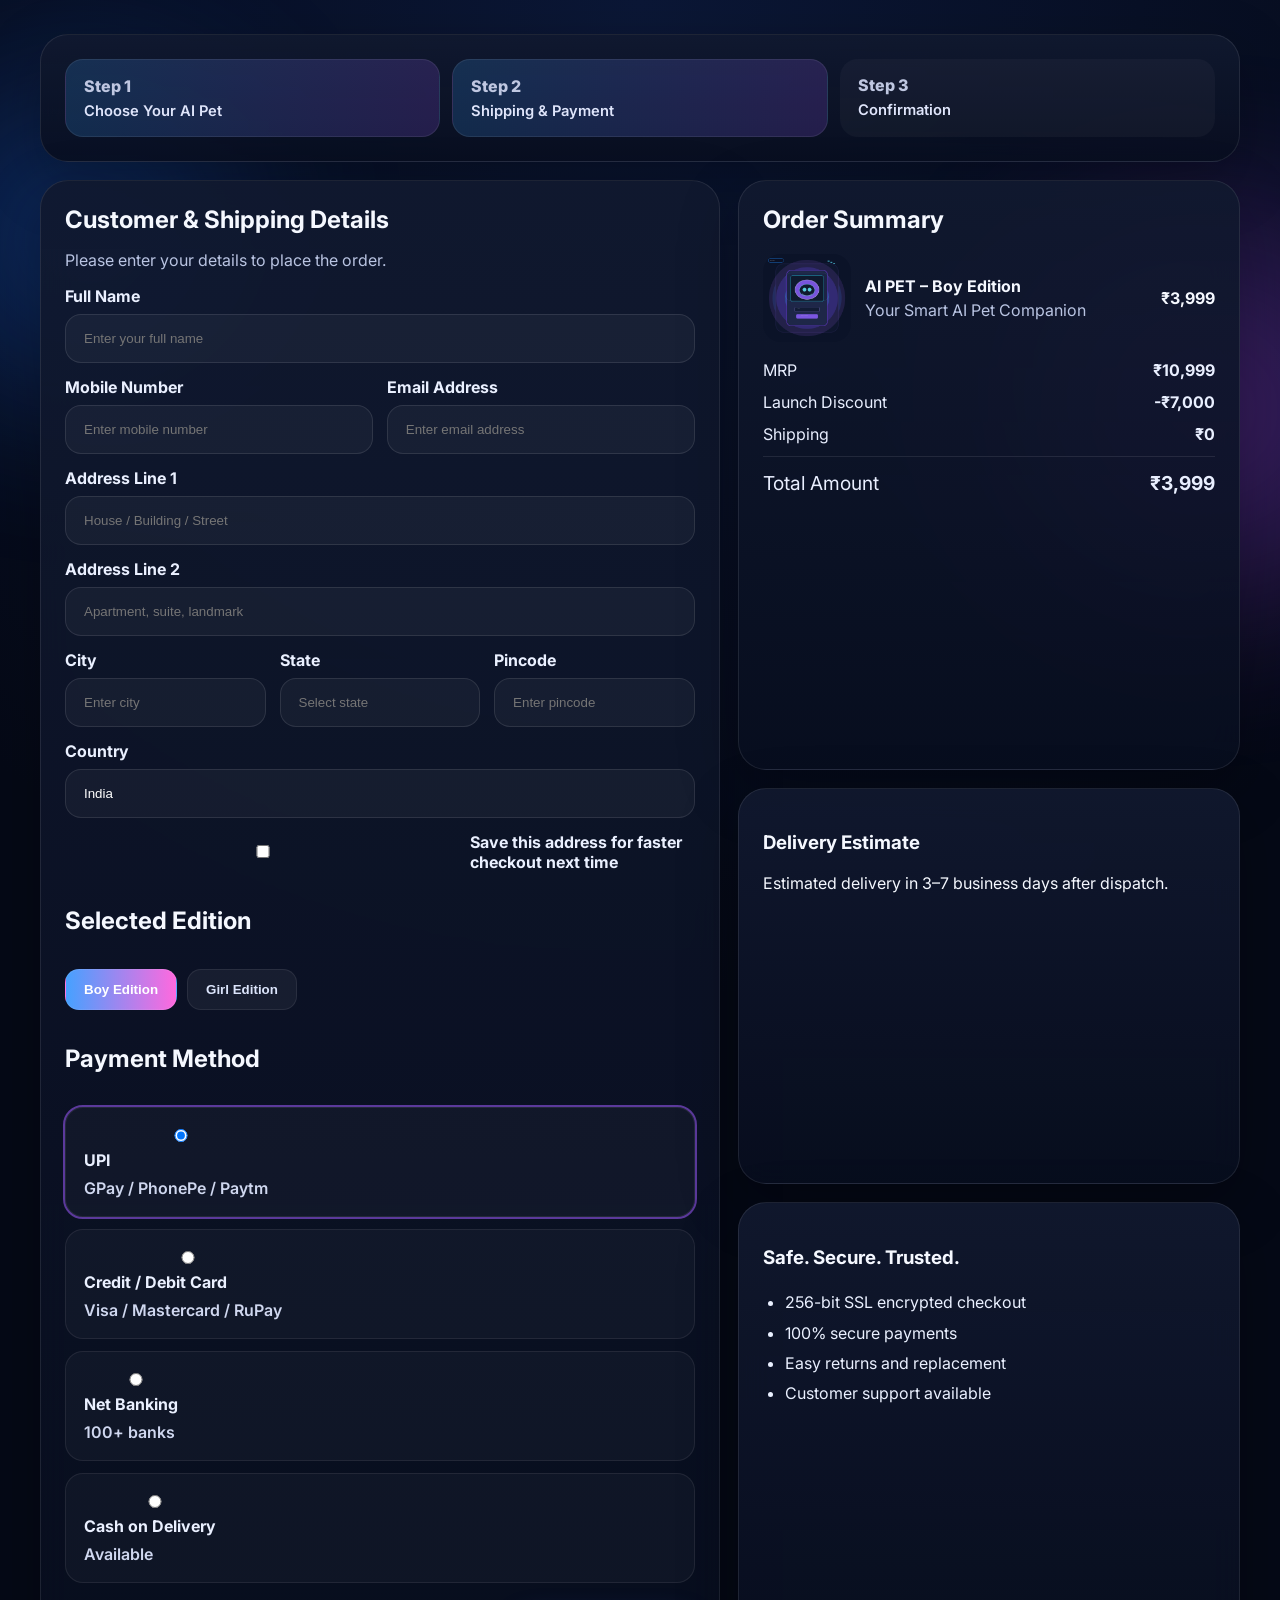
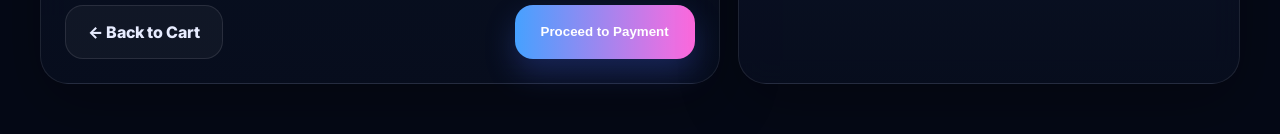
==== commit 256f1b7f: "Add files via upload" ====
--- a/checkout.html
+++ b/checkout.html
@@ -23,6 +23,7 @@
         <h1>Customer & Shipping Details</h1>
         <p>Please enter your details to place the order.</p>
         <form action="success.html" class="checkout-form">
+          <input type="hidden" id="selectedEdition" name="edition" value="boy" />
           <label>Full Name<input type="text" placeholder="Enter your full name" required></label>
           <div class="two"><label>Mobile Number<input type="tel" placeholder="Enter mobile number" required></label><label>Email Address<input type="email" placeholder="Enter email address"></label></div>
           <label>Address Line 1<input type="text" placeholder="House / Building / Street" required></label>
@@ -30,6 +31,12 @@
           <div class="three"><label>City<input type="text" placeholder="Enter city" required></label><label>State<input type="text" placeholder="Select state" required></label><label>Pincode<input type="text" placeholder="Enter pincode" required></label></div>
           <label>Country<input type="text" value="India"></label>
           <div class="check-note"><input type="checkbox" id="save"><label for="save">Save this address for faster checkout next time</label></div>
+
+          <h2>Selected Edition</h2>
+          <div class="edition-mini-selector">
+            <button class="mini-switch active" type="button" data-edition="boy">Boy Edition</button>
+            <button class="mini-switch" type="button" data-edition="girl">Girl Edition</button>
+          </div>
 
           <h2>Payment Method</h2>
           <div class="pay-options">
@@ -45,13 +52,19 @@
       <aside class="side-column">
         <div class="glass summary-card">
           <h2>Order Summary</h2>
-          <div class="summary-item"><img src="assets/pet1.jpg" alt="AI Pet"><div><strong>AI PET</strong><p>Your Smart AI Pet Companion</p></div><b>₹9,999</b></div>
-          <div class="totals"><div><span>Subtotal</span><strong>₹9,999</strong></div><div><span>Shipping</span><strong>₹0</strong></div><div><span>Discount</span><strong>-₹1,000</strong></div><div class="grand"><span>Total Amount</span><strong>₹8,999</strong></div></div>
+          <div class="summary-item"><img id="summaryImage" src="boy-1.jpg" alt="AI Pet"><div><strong id="summaryTitle">AI PET – Boy Edition</strong><p>Your Smart AI Pet Companion</p></div><b>₹3,999</b></div>
+          <div class="totals">
+            <div><span>MRP</span><strong>₹10,999</strong></div>
+            <div><span>Launch Discount</span><strong>-₹7,000</strong></div>
+            <div><span>Shipping</span><strong>₹0</strong></div>
+            <div class="grand"><span>Total Amount</span><strong>₹3,999</strong></div>
+          </div>
         </div>
         <div class="glass ship-card"><h3>Delivery Estimate</h3><p>Estimated delivery in 3–7 business days after dispatch.</p></div>
         <div class="glass secure-card"><h3>Safe. Secure. Trusted.</h3><ul><li>256-bit SSL encrypted checkout</li><li>100% secure payments</li><li>Easy returns and replacement</li><li>Customer support available</li></ul></div>
       </aside>
     </div>
   </main>
+  <script src="script.js"></script>
 </body>
-</html>+</html>
--- a/style.css
+++ b/style.css
@@ -1,29 +1,19 @@
 
-:root{
-  --bg:#070a16;--bg2:#0b1022;--panel:rgba(13,18,38,.78);--border:rgba(255,255,255,.09);
-  --text:#f3f6ff;--muted:#b8bfd8;--blue:#3ca5ff;--violet:#9f5cff;--pink:#ff59d0;
-  --shadow:0 20px 60px rgba(0,0,0,.35);--radius:26px;
-}
-*{box-sizing:border-box}html{scroll-behavior:smooth}body{margin:0;font-family:Inter,sans-serif;color:var(--text);background:
-radial-gradient(circle at 10% 10%, rgba(60,165,255,.15), transparent 24%),
-radial-gradient(circle at 88% 12%, rgba(159,92,255,.18), transparent 26%),
-linear-gradient(180deg,var(--bg),var(--bg2));}
-a{text-decoration:none;color:inherit}img{max-width:100%;display:block}.container{width:min(1240px,calc(100% - 32px));margin:0 auto}
-.orb{position:fixed;filter:blur(70px);border-radius:50%;z-index:-1;opacity:.5}.orb-a{width:240px;height:240px;left:4%;top:120px;background:rgba(60,165,255,.35)}.orb-b{width:320px;height:320px;right:4%;top:80px;background:rgba(159,92,255,.28)}
-.glass{background:var(--panel);border:1px solid var(--border);box-shadow:var(--shadow);backdrop-filter:blur(16px)}
-.topbar{position:sticky;top:0;z-index:50;background:rgba(5,7,17,.65);backdrop-filter:blur(16px);border-bottom:1px solid rgba(255,255,255,.06)}
-.nav{display:flex;align-items:center;justify-content:space-between;padding:18px 0;gap:20px}.logo{font-weight:900;font-size:1.7rem;letter-spacing:.02em}.logo-dot{color:var(--blue)}nav{display:flex;gap:34px;color:#d9dff7}nav a{font-weight:600;font-size:.96rem}
-.buy-btn,.ghost-btn,.edition-bottom a{display:inline-flex;align-items:center;justify-content:center;padding:16px 26px;border-radius:16px;font-weight:800;transition:.2s ease}.buy-btn,.edition-bottom a{background:linear-gradient(90deg,var(--blue),var(--violet),var(--pink));color:white;box-shadow:0 12px 30px rgba(86,65,255,.35)}.buy-btn.small{padding:13px 22px}.ghost-btn{background:rgba(255,255,255,.04);border:1px solid rgba(255,255,255,.1);color:var(--text)}
-.section-first{padding:32px 0 22px}.hero-grid{display:grid;grid-template-columns:1.02fr .98fr;gap:22px;align-items:stretch}.hero-copy,.hero-visual{border-radius:32px;padding:28px;position:relative;overflow:hidden}.tag{display:inline-block;background:rgba(255,255,255,.06);border:1px solid rgba(255,255,255,.09);padding:11px 16px;border-radius:999px;font-weight:800;font-size:.82rem;color:#eef3ff;margin-bottom:20px}.hero-copy h1{font-size:clamp(2.5rem,5.2vw,4.75rem);line-height:1.02;margin:0 0 18px;max-width:10.8ch}.hero-copy h1 span{background:linear-gradient(90deg,var(--blue),#f0b7ff);-webkit-background-clip:text;background-clip:text;color:transparent}.lead{margin:0 0 22px;color:var(--muted);font-size:1.12rem;line-height:1.75;max-width:58ch}.price-row{display:flex;align-items:center;gap:14px;flex-wrap:wrap;margin-bottom:18px}.price-row strong{font-size:2.3rem;color:#a98cff}.old{text-decoration:line-through;color:#8b92ae}.save{background:rgba(159,92,255,.16);border:1px solid rgba(159,92,255,.32);padding:8px 12px;border-radius:999px;color:#f1dcff;font-weight:700}.pill-row{display:flex;gap:10px;flex-wrap:wrap;margin-bottom:22px}.pill-row span{padding:12px 16px;border:1px solid rgba(255,255,255,.1);border-radius:14px;background:rgba(255,255,255,.03);color:#e5e9fa;font-size:.94rem}.hero-actions{display:flex;align-items:center;gap:18px;flex-wrap:wrap}.rating{font-weight:800;color:#ffdf6f}.rating span{color:#ced4ea;font-weight:600;margin-left:8px}
-.hero-visual{display:flex;align-items:flex-end;justify-content:center;min-height:540px;background:linear-gradient(180deg,rgba(255,255,255,.02),rgba(255,255,255,.01))}.hero-img{width:100%;max-height:500px;object-fit:cover;border-radius:28px}.bubble{position:absolute;left:32px;top:28px;background:rgba(10,14,26,.82);border:1px solid rgba(255,255,255,.12);padding:14px 18px;border-radius:18px;font-weight:700}
-.dual-cards{display:grid;grid-template-columns:1fr 1fr;gap:18px;padding:12px 0 10px}.edition{padding:18px;border-radius:28px;display:grid;grid-template-columns:180px 1fr;gap:20px;align-items:center}.edition img{width:100%;height:180px;object-fit:cover;border-radius:18px}.edition h3{font-size:2rem;margin:0 0 8px}.edition p{margin:0 0 14px;color:var(--muted)}.edition.blue h3{color:#67b8ff}.edition.pink h3{color:#ff7fe8}.mini-features{display:flex;gap:10px;flex-wrap:wrap;margin-bottom:16px}.mini-features span{padding:9px 12px;border-radius:999px;background:rgba(255,255,255,.04);border:1px solid rgba(255,255,255,.08);font-size:.9rem}.edition-bottom{display:flex;align-items:center;justify-content:space-between;gap:16px}.edition-bottom strong{font-size:2rem;color:#c89fff}
-.section{padding:42px 0}.compact-top{padding-top:18px}.section-title{font-size:2.45rem;text-align:center;margin:0 0 24px}.section-title.left{text-align:left}.not-title span{color:#ff85bb}.feature-grid{display:grid;gap:16px}.feature-grid.six{grid-template-columns:repeat(6,1fr)}.feature-card{border-radius:22px;padding:22px;min-height:170px}.feature-card h3{margin:0 0 10px;font-size:1.18rem}.feature-card p{margin:0;color:var(--muted);line-height:1.65}.warning-grid{display:grid;grid-template-columns:repeat(4,1fr);gap:14px}.warning-card{border-radius:20px;padding:18px;color:#f6dde9;line-height:1.65}
-.info-layout{display:grid;grid-template-columns:1.25fr .75fr;gap:18px}.box-card,.side-card,.review-card,.faq-card,.cta,.form-panel,.summary-card,.ship-card,.secure-card,.steps,.success-panel,.inner-card{border-radius:28px;padding:24px}.box-card h2,.faq-card h2,.form-panel h1,.summary-card h2,.success-panel h1{margin-top:0}.box-grid{display:grid;grid-template-columns:.8fr 1.2fr;gap:18px}.box-list ul,.secure-card ul{margin:0;padding-left:22px;color:#eaf0ff;line-height:2}.box-items{display:grid;grid-template-columns:1.2fr repeat(3,.8fr);gap:12px;align-items:stretch}.box-items img,.mini-box{border-radius:18px;background:rgba(255,255,255,.04);border:1px solid rgba(255,255,255,.08);min-height:120px}.box-items img{height:120px;object-fit:cover}.mini-box{display:flex;align-items:center;justify-content:center;color:#d8dff8;font-weight:700;text-align:center;padding:12px}.side-stack{display:grid;gap:18px}.side-card h3{margin:0 0 10px}.side-card p{margin:0;color:var(--muted);line-height:1.7}
-.review-layout{display:grid;grid-template-columns:1.05fr .95fr;gap:18px}.review-grid{display:grid;grid-template-columns:repeat(3,1fr);gap:16px}.review-card{min-height:230px}.review-card p{color:var(--muted);line-height:1.7}.review-card strong{display:block;margin-top:18px}.review-card span{color:#98a3c7;font-size:.92rem}.stars{color:#c18cff;font-weight:900;letter-spacing:1px;margin-bottom:12px}.faq-card details{padding:18px 0;border-bottom:1px solid rgba(255,255,255,.08)}.faq-card summary{cursor:pointer;font-weight:800}.faq-card p{color:var(--muted);line-height:1.7;margin:12px 0 0}
-.cta{display:flex;align-items:center;justify-content:space-between;gap:22px}.cta-left{display:flex;align-items:center;gap:18px}.cta-left img{width:140px;height:140px;object-fit:cover;border-radius:22px}.cta-left h2{margin:0 0 8px;font-size:2.2rem}.cta-left p{margin:0 0 16px;color:var(--muted)}.cta-right{min-width:330px}
-.footer{padding:26px 0 50px}.footer-grid{display:grid;grid-template-columns:1.3fr .8fr .8fr .8fr;gap:18px}.footer p,.footer a{color:#b6bfd8}.footer h4{margin:0 0 14px}.footer div{display:grid;gap:10px;align-content:start}
-.checkout-page{min-height:100vh}.checkout-wrap,.success-wrap{padding:34px 0 50px}.steps{display:grid;grid-template-columns:repeat(3,1fr);gap:12px;margin-bottom:18px}.step{padding:16px 18px;border-radius:18px;background:rgba(255,255,255,.03);font-weight:800;color:#bfc7e1}.step span{display:block;font-size:.92rem;color:#dfe5fb;margin-top:6px;font-weight:600}.step.done,.step.active{background:linear-gradient(90deg,rgba(60,165,255,.18),rgba(159,92,255,.18));border:1px solid rgba(255,255,255,.08)}
-.checkout-grid{display:grid;grid-template-columns:1.15fr .85fr;gap:18px}.form-panel p{color:var(--muted);margin-top:-4px}.checkout-form{display:grid;gap:14px}.checkout-form label{display:grid;gap:8px;font-weight:700;color:#eaf0ff}.checkout-form input{width:100%;padding:16px 18px;border-radius:16px;border:1px solid rgba(255,255,255,.1);background:rgba(255,255,255,.04);color:#fff}.two,.three{display:grid;gap:14px}.two{grid-template-columns:1fr 1fr}.three{grid-template-columns:1fr 1fr 1fr}.check-note{display:flex;gap:10px;align-items:center;color:#cad3ef}.pay-options{display:grid;gap:12px}.pay{display:flex;justify-content:space-between;align-items:center;padding:18px;border-radius:18px;border:1px solid rgba(255,255,255,.08);background:rgba(255,255,255,.03);font-weight:800}.pay span{color:#cfd7ef;font-weight:600}.pay.active{outline:2px solid rgba(159,92,255,.55)}.action-row{display:flex;gap:14px;justify-content:space-between;margin-top:8px}.side-column{display:grid;gap:18px}.summary-item{display:grid;grid-template-columns:88px 1fr auto;gap:14px;align-items:center}.summary-item img{width:88px;height:88px;object-fit:cover;border-radius:18px}.summary-item p{margin:4px 0 0;color:var(--muted)}.totals{display:grid;gap:12px;margin-top:18px}.totals div{display:flex;justify-content:space-between;color:#e9efff}.totals .grand{padding-top:14px;border-top:1px solid rgba(255,255,255,.09);font-size:1.2rem}.secure-card ul{line-height:1.9}
+:root{--bg:#050916;--card:#0a1122cc;--text:#f5f8ff;--muted:#b9c4e2;--blue:#46a1ff;--cyan:#56e0ff;--violet:#a16dff;--pink:#ff69de}
+*{box-sizing:border-box}html{scroll-behavior:smooth}body{margin:0;font-family:Inter,system-ui,sans-serif;background:radial-gradient(circle at top,#0b1736 0,#050916 54%);color:var(--text);overflow-x:hidden}a{text-decoration:none;color:inherit}img{max-width:100%;display:block}
+.container{width:min(1200px,calc(100% - 32px));margin:0 auto;position:relative;z-index:2}.orb{position:fixed;border-radius:50%;filter:blur(90px);opacity:.28;z-index:0}.orb-a{width:320px;height:320px;background:#1f74ff;top:80px;left:-80px}.orb-b{width:380px;height:380px;background:#b347ff;right:-120px;top:220px}.glass{background:linear-gradient(180deg,rgba(17,25,47,.92),rgba(8,14,31,.88));backdrop-filter:blur(16px);border:1px solid rgba(255,255,255,.09);box-shadow:0 20px 60px rgba(0,0,0,.28)}
+.topbar{position:sticky;top:0;z-index:20;background:rgba(3,8,20,.72);backdrop-filter:blur(12px);border-bottom:1px solid rgba(255,255,255,.08)}.nav{display:flex;align-items:center;justify-content:space-between;min-height:76px;gap:16px}.logo{font-weight:900;font-size:1.55rem;display:flex;align-items:center;gap:10px}.logo-dot{display:inline-grid;place-items:center;width:30px;height:30px;border-radius:50%;background:linear-gradient(135deg,var(--blue),var(--violet));font-size:.9rem}nav{display:flex;gap:28px}nav a{color:#d4def7;font-weight:700;font-size:.98rem}
+.buy-btn,.ghost-btn,.thumb-btn,.switch-btn,.mini-switch{border:none;cursor:pointer}.buy-btn{display:inline-flex;align-items:center;justify-content:center;padding:16px 26px;border-radius:18px;background:linear-gradient(90deg,var(--blue),var(--pink));color:#fff;font-weight:800;box-shadow:0 14px 30px rgba(76,112,255,.25)}.buy-btn.small{padding:12px 22px}.buy-btn.full{width:100%}.ghost-btn{display:inline-flex;align-items:center;justify-content:center;padding:16px 22px;border-radius:18px;background:rgba(255,255,255,.04);color:#e7ecff;font-weight:800;border:1px solid rgba(255,255,255,.1)}
+.section-first{padding:34px 0 20px}.hero-grid{display:grid;grid-template-columns:1fr 1fr;gap:20px;align-items:stretch}.hero-copy,.hero-gallery{border-radius:28px;padding:30px;position:relative}.tag{display:inline-block;padding:10px 14px;border-radius:999px;background:rgba(255,255,255,.05);color:#d9e3ff;font-weight:800;font-size:.82rem;margin-bottom:16px;border:1px solid rgba(255,255,255,.08)}.hero-copy h1{font-size:clamp(2.5rem,5vw,4.2rem);line-height:1.02;margin:0 0 14px;max-width:11ch}.hero-copy h1 span,.section-title span{background:linear-gradient(90deg,var(--blue),var(--pink));-webkit-background-clip:text;background-clip:text;color:transparent}.lead{font-size:1.08rem;line-height:1.8;color:var(--muted);max-width:57ch}
+.price-row{display:flex;align-items:center;gap:14px;flex-wrap:wrap;margin:22px 0 18px}.price-row strong{font-size:2.35rem;color:#fff}.price-row .old{color:#9aa7cc;text-decoration:line-through;font-size:1.25rem}.price-row .save{padding:8px 12px;border-radius:999px;background:rgba(255,105,222,.16);color:#ffb0ea;font-weight:800}.pill-row{display:flex;gap:12px;flex-wrap:wrap}.pill-row span{padding:10px 14px;border-radius:999px;background:rgba(255,255,255,.04);border:1px solid rgba(255,255,255,.08);font-size:.94rem;color:#dce6ff}.hero-actions{display:flex;align-items:center;gap:18px;flex-wrap:wrap;margin-top:26px}.rating{font-weight:800;color:#ffe485}.rating span{color:#dce5ff;font-weight:700;margin-left:8px}
+.hero-gallery{min-height:610px;overflow:hidden}.bubble{position:absolute;top:24px;left:24px;padding:16px 18px;background:rgba(6,12,27,.85);border:1px solid rgba(255,255,255,.12);border-radius:20px 20px 20px 4px;font-weight:700;z-index:2}.gallery-panel{display:grid;grid-template-columns:104px 1fr;gap:16px;align-items:start;height:100%;padding-top:44px}.thumb-column{display:grid;gap:12px}.thumb-btn{padding:0;border-radius:18px;overflow:hidden;background:rgba(255,255,255,.04);border:2px solid transparent}.thumb-btn img{width:100%;aspect-ratio:1/1;object-fit:cover}.thumb-btn.active{border-color:#8b6bff;box-shadow:0 0 0 4px rgba(139,107,255,.18)}.main-image-wrap{display:grid;place-items:center;min-height:500px;border-radius:24px;background:rgba(255,255,255,.03);border:1px solid rgba(255,255,255,.08);padding:12px}.hero-img{width:100%;max-height:520px;object-fit:contain}
+.dual-cards{display:grid;grid-template-columns:1fr 1fr;gap:20px;padding:6px 0 10px}.edition{display:grid;grid-template-columns:200px 1fr;gap:18px;border-radius:28px;padding:22px;align-items:center;transition:.2s}.edition.active{outline:2px solid rgba(153,115,255,.55);transform:translateY(-2px)}.edition img{width:100%;height:180px;object-fit:cover;border-radius:20px}.edition h3{font-size:2rem;margin:0 0 8px}.edition p{margin:0 0 14px;color:var(--muted)}.edition.blue h3{color:#67b8ff}.edition.pink h3{color:#ff7fe8}.mini-features{display:flex;gap:10px;flex-wrap:wrap;margin-bottom:16px}.mini-features span{padding:9px 12px;border-radius:999px;background:rgba(255,255,255,.04);border:1px solid rgba(255,255,255,.08);font-size:.9rem}.edition-bottom{display:flex;align-items:center;justify-content:space-between;gap:16px;flex-wrap:wrap}.edition-bottom strong{font-size:2rem;color:#c89fff}.edition-bottom a{padding:13px 18px;border-radius:16px;background:linear-gradient(90deg,#317dff,#d44aff);font-weight:800}
+.section{padding:42px 0}.compact-top{padding-top:18px}.section-title{font-size:2.45rem;text-align:center;margin:0 0 10px}.section-subtitle{text-align:center;color:var(--muted);margin:0 0 24px}.edition-switcher{display:flex;justify-content:center;gap:12px}.switch-btn,.mini-switch{padding:12px 18px;border-radius:14px;background:rgba(255,255,255,.05);color:#dbe4fb;font-weight:800;border:1px solid rgba(255,255,255,.08)}.switch-btn.active,.mini-switch.active{background:linear-gradient(90deg,var(--blue),var(--pink));color:#fff}
+.feature-grid{display:grid;gap:16px}.feature-grid.six{grid-template-columns:repeat(3,1fr)}.feature-card{border-radius:22px;padding:22px;min-height:150px}.feature-card h3{margin:0 0 10px;font-size:1.18rem}.feature-card p{margin:0;color:var(--muted);line-height:1.65}.warning-grid{display:grid;grid-template-columns:repeat(4,1fr);gap:14px}.warning-card{border-radius:20px;padding:18px;color:#f6dde9;line-height:1.65}.not-title{margin-top:26px}
+.info-layout{display:grid;grid-template-columns:1.25fr .75fr;gap:18px}.box-card,.side-card,.review-card,.faq-card,.cta,.form-panel,.summary-card,.ship-card,.secure-card,.steps,.success-panel,.inner-card{border-radius:28px;padding:24px}.box-card h2,.faq-card h2,.form-panel h1,.summary-card h2,.success-panel h1{margin-top:0}.box-grid{display:grid;grid-template-columns:.8fr 1.2fr;gap:18px}.box-list ul,.secure-card ul{margin:0;padding-left:22px;color:#eaf0ff;line-height:2}.box-items{display:grid;grid-template-columns:repeat(4,1fr);gap:12px;align-items:stretch}.box-items img{border-radius:18px;background:rgba(255,255,255,.04);border:1px solid rgba(255,255,255,.08);min-height:120px;height:140px;object-fit:cover}.side-stack{display:grid;gap:18px}.side-card h3{margin:0 0 10px}.side-card p{margin:0;color:var(--muted);line-height:1.7}
+.review-layout{display:grid;grid-template-columns:1.05fr .95fr;gap:18px}.review-grid{display:grid;grid-template-columns:repeat(3,1fr);gap:16px}.review-card{min-height:220px}.review-card p{color:var(--muted);line-height:1.7}.review-card strong{display:block;margin-top:18px}.review-card span{color:#98a3c7;font-size:.92rem}.stars{color:#c18cff;font-weight:900;letter-spacing:1px;margin-bottom:12px}.faq-card details{padding:18px 0;border-bottom:1px solid rgba(255,255,255,.08)}.faq-card summary{cursor:pointer;font-weight:800}.faq-card p{color:var(--muted);line-height:1.7;margin:12px 0 0}
+.cta{display:flex;align-items:center;justify-content:space-between;gap:22px}.cta-left{display:flex;align-items:center;gap:18px}.cta-left img{width:140px;height:140px;object-fit:cover;border-radius:22px}.cta-left h2{margin:0 0 8px;font-size:2.2rem}.cta-left p{margin:0 0 16px;color:var(--muted)}.cta-right{min-width:330px}.footer{padding:26px 0 50px}.footer-grid{display:grid;grid-template-columns:1.3fr .8fr .8fr .8fr;gap:18px}.footer p,.footer a{color:#b6bfd8}.footer h4{margin:0 0 14px}.footer div{display:grid;gap:10px;align-content:start}
+.checkout-page{min-height:100vh}.checkout-wrap,.success-wrap{padding:34px 0 50px}.steps{display:grid;grid-template-columns:repeat(3,1fr);gap:12px;margin-bottom:18px}.step{padding:16px 18px;border-radius:18px;background:rgba(255,255,255,.03);font-weight:800;color:#bfc7e1}.step span{display:block;font-size:.92rem;color:#dfe5fb;margin-top:6px;font-weight:600}.step.done,.step.active{background:linear-gradient(90deg,rgba(60,165,255,.18),rgba(159,92,255,.18));border:1px solid rgba(255,255,255,.08)}.checkout-grid{display:grid;grid-template-columns:1.15fr .85fr;gap:18px}.form-panel p{color:var(--muted);margin-top:-4px}.checkout-form{display:grid;gap:14px}.checkout-form label{display:grid;gap:8px;font-weight:700;color:#eaf0ff}.checkout-form input{width:100%;padding:16px 18px;border-radius:16px;border:1px solid rgba(255,255,255,.1);background:rgba(255,255,255,.04);color:#fff}.two,.three{display:grid;gap:14px}.two{grid-template-columns:1fr 1fr}.three{grid-template-columns:1fr 1fr 1fr}.check-note{display:flex;gap:10px;align-items:center;color:#cad3ef}.edition-mini-selector{display:flex;gap:10px;flex-wrap:wrap}.pay-options{display:grid;gap:12px}.pay{display:flex;justify-content:space-between;align-items:center;padding:18px;border-radius:18px;border:1px solid rgba(255,255,255,.08);background:rgba(255,255,255,.03);font-weight:800}.pay span{color:#cfd7ef;font-weight:600}.pay.active{outline:2px solid rgba(159,92,255,.55)}.action-row{display:flex;gap:14px;justify-content:space-between;margin-top:8px}.side-column{display:grid;gap:18px}.summary-item{display:grid;grid-template-columns:88px 1fr auto;gap:14px;align-items:center}.summary-item img{width:88px;height:88px;object-fit:cover;border-radius:18px}.summary-item p{margin:4px 0 0;color:var(--muted)}.totals{display:grid;gap:12px;margin-top:18px}.totals div{display:flex;justify-content:space-between;color:#e9efff}.totals .grand{padding-top:14px;border-top:1px solid rgba(255,255,255,.09);font-size:1.2rem}.secure-card ul{line-height:1.9}
 .success-hero{display:flex;align-items:center;gap:18px;margin-bottom:18px}.success-mark{width:96px;height:96px;border-radius:50%;display:grid;place-items:center;background:linear-gradient(135deg,var(--blue),var(--violet));font-size:2.5rem;font-weight:900}.success-hero p{color:var(--muted);line-height:1.7}.order-meta{display:grid;grid-template-columns:repeat(4,1fr);gap:14px;margin:20px 0}.order-meta div{padding:18px;border-radius:18px;background:rgba(255,255,255,.03);border:1px solid rgba(255,255,255,.08)}.order-meta span{display:block;color:#9aa7cc;margin-bottom:8px}.confirm-grid{display:grid;grid-template-columns:1.1fr .9fr;gap:18px}.inner-card{background:rgba(255,255,255,.03)}.success-actions{display:flex;gap:14px;justify-content:flex-start;margin-top:22px}
-@media (max-width: 1100px){.hero-grid,.checkout-grid,.info-layout,.review-layout,.confirm-grid{grid-template-columns:1fr}.feature-grid.six,.warning-grid,.review-grid,.footer-grid,.dual-cards{grid-template-columns:1fr 1fr}.hero-copy h1{max-width:none}.cta{flex-direction:column;align-items:flex-start}.cta-right{min-width:unset;width:100%}.box-grid{grid-template-columns:1fr}.box-items{grid-template-columns:repeat(2,1fr)}}
-@media (max-width: 760px){nav{display:none}.container{width:min(100% - 20px, 1240px)}.hero-copy,.hero-visual,.edition,.feature-card,.warning-card,.box-card,.faq-card,.review-card,.form-panel,.summary-card,.ship-card,.secure-card,.success-panel{padding:18px}.feature-grid.six,.warning-grid,.review-grid,.footer-grid,.dual-cards,.two,.three,.steps{grid-template-columns:1fr}.edition{grid-template-columns:1fr}.edition img{height:220px}.hero-visual{min-height:auto}.hero-img{max-height:340px}.box-items{grid-template-columns:1fr 1fr}.summary-item{grid-template-columns:70px 1fr}.summary-item b{grid-column:2}.order-meta{grid-template-columns:1fr 1fr}.success-hero{align-items:flex-start;flex-direction:column}.cta-left{flex-direction:column;align-items:flex-start}.action-row,.success-actions{flex-direction:column}.buy-btn,.ghost-btn{width:100%}}
+@media (max-width:1100px){.hero-grid,.checkout-grid,.info-layout,.review-layout,.confirm-grid{grid-template-columns:1fr}.warning-grid,.review-grid,.footer-grid,.dual-cards{grid-template-columns:1fr 1fr}.feature-grid.six{grid-template-columns:1fr 1fr}.hero-copy h1{max-width:none}.cta{flex-direction:column;align-items:flex-start}.cta-right{min-width:unset;width:100%}.box-grid{grid-template-columns:1fr}.box-items{grid-template-columns:repeat(2,1fr)}}
+@media (max-width:760px){nav{display:none}.container{width:min(100% - 20px,1240px)}.hero-copy,.hero-gallery,.edition,.feature-card,.warning-card,.box-card,.faq-card,.review-card,.form-panel,.summary-card,.ship-card,.secure-card,.success-panel{padding:18px}.warning-grid,.review-grid,.footer-grid,.dual-cards,.two,.three,.steps{grid-template-columns:1fr}.feature-grid.six{grid-template-columns:1fr}.edition{grid-template-columns:1fr}.edition img{height:220px}.gallery-panel{grid-template-columns:1fr;gap:14px;padding-top:42px}.thumb-column{grid-template-columns:repeat(6,1fr);display:grid}.thumb-btn img{aspect-ratio:1/1}.main-image-wrap{min-height:320px}.hero-img{max-height:340px}.box-items{grid-template-columns:1fr 1fr}.summary-item{grid-template-columns:70px 1fr}.summary-item b{grid-column:2}.order-meta{grid-template-columns:1fr 1fr}.success-hero{align-items:flex-start;flex-direction:column}.cta-left{flex-direction:column;align-items:flex-start}.action-row,.success-actions{flex-direction:column}.buy-btn,.ghost-btn{width:100%}}
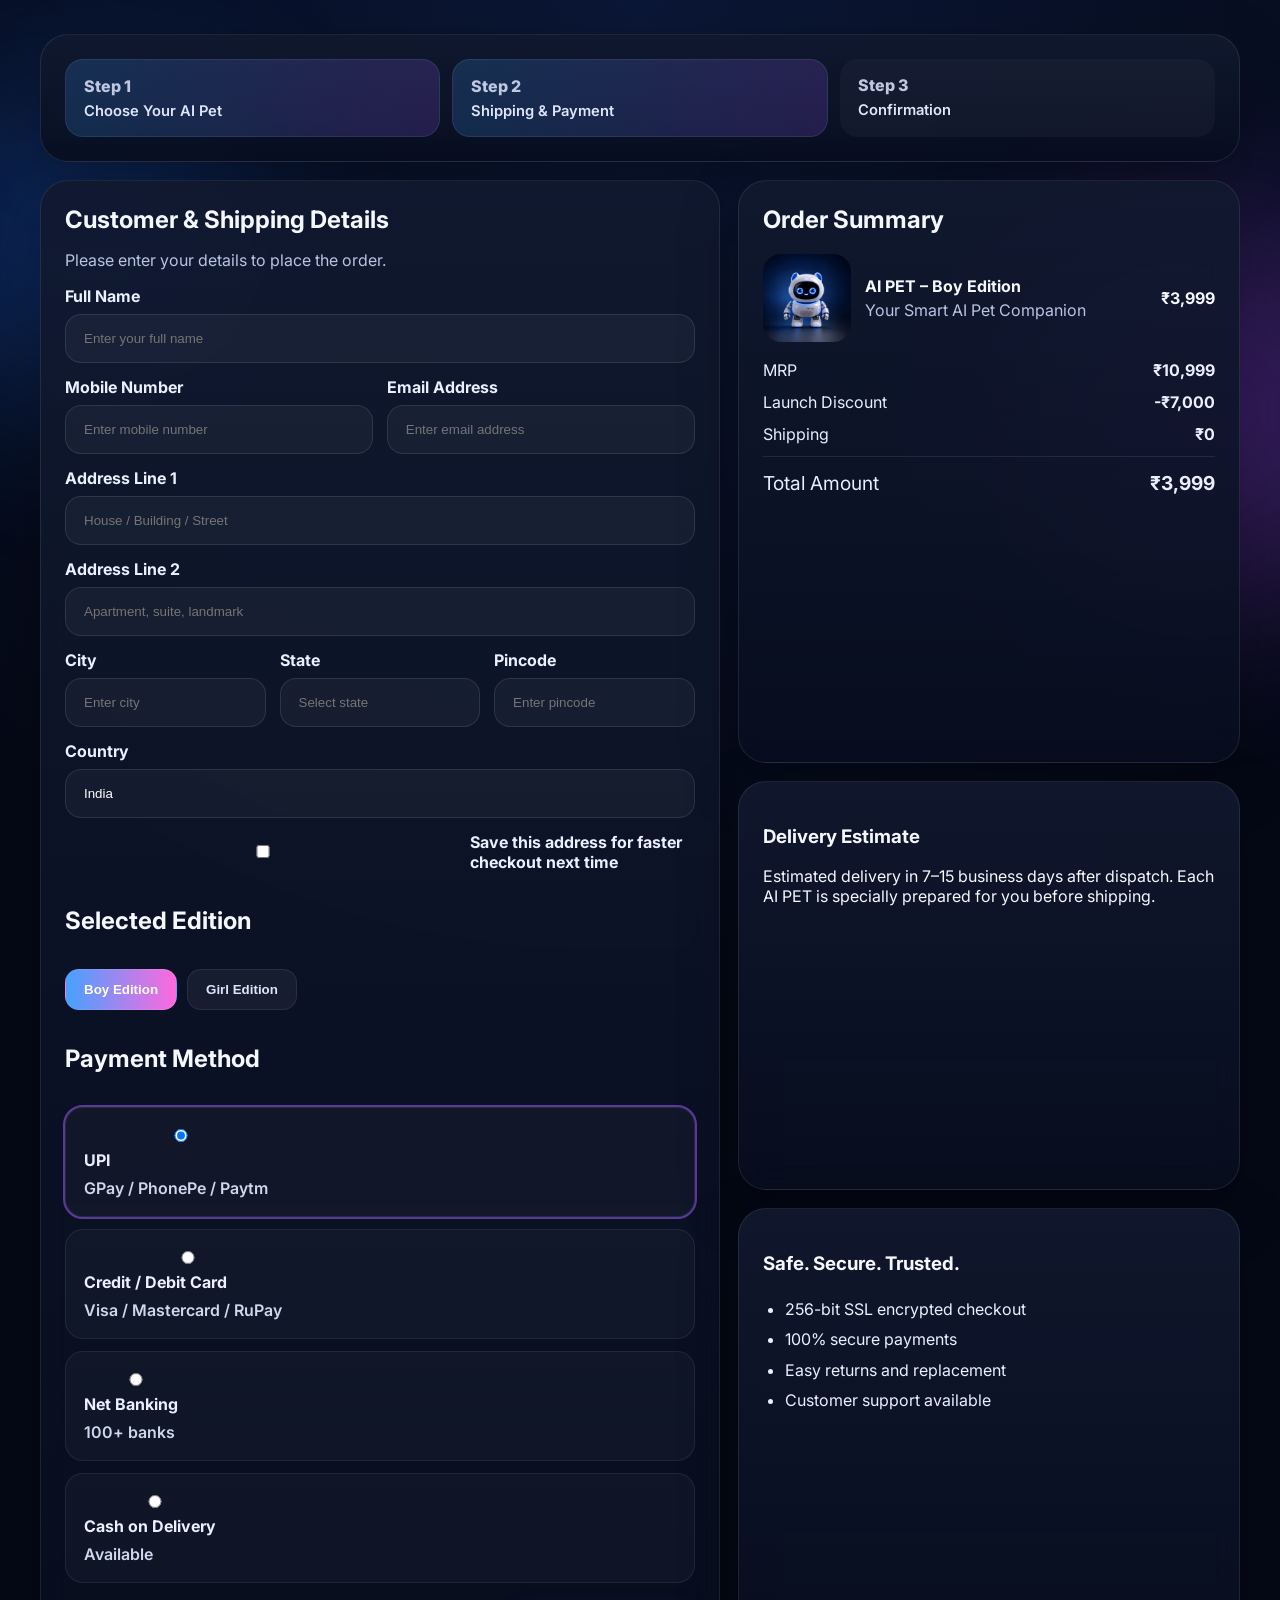
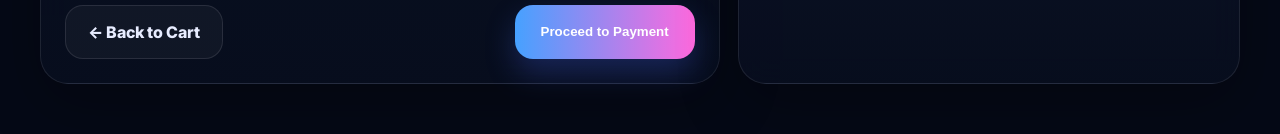
==== commit 6d9b31b4: "Add files via upload" ====
--- a/checkout.html
+++ b/checkout.html
@@ -60,7 +60,7 @@
             <div class="grand"><span>Total Amount</span><strong>₹3,999</strong></div>
           </div>
         </div>
-        <div class="glass ship-card"><h3>Delivery Estimate</h3><p>Estimated delivery in 3–7 business days after dispatch.</p></div>
+        <div class="glass ship-card"><h3>Delivery Estimate</h3><p>Estimated delivery in 7–15 business days after dispatch. Each AI PET is specially prepared for you before shipping.</p></div>
         <div class="glass secure-card"><h3>Safe. Secure. Trusted.</h3><ul><li>256-bit SSL encrypted checkout</li><li>100% secure payments</li><li>Easy returns and replacement</li><li>Customer support available</li></ul></div>
       </aside>
     </div>
--- a/style.css
+++ b/style.css
@@ -17,3 +17,8 @@
 .success-hero{display:flex;align-items:center;gap:18px;margin-bottom:18px}.success-mark{width:96px;height:96px;border-radius:50%;display:grid;place-items:center;background:linear-gradient(135deg,var(--blue),var(--violet));font-size:2.5rem;font-weight:900}.success-hero p{color:var(--muted);line-height:1.7}.order-meta{display:grid;grid-template-columns:repeat(4,1fr);gap:14px;margin:20px 0}.order-meta div{padding:18px;border-radius:18px;background:rgba(255,255,255,.03);border:1px solid rgba(255,255,255,.08)}.order-meta span{display:block;color:#9aa7cc;margin-bottom:8px}.confirm-grid{display:grid;grid-template-columns:1.1fr .9fr;gap:18px}.inner-card{background:rgba(255,255,255,.03)}.success-actions{display:flex;gap:14px;justify-content:flex-start;margin-top:22px}
 @media (max-width:1100px){.hero-grid,.checkout-grid,.info-layout,.review-layout,.confirm-grid{grid-template-columns:1fr}.warning-grid,.review-grid,.footer-grid,.dual-cards{grid-template-columns:1fr 1fr}.feature-grid.six{grid-template-columns:1fr 1fr}.hero-copy h1{max-width:none}.cta{flex-direction:column;align-items:flex-start}.cta-right{min-width:unset;width:100%}.box-grid{grid-template-columns:1fr}.box-items{grid-template-columns:repeat(2,1fr)}}
 @media (max-width:760px){nav{display:none}.container{width:min(100% - 20px,1240px)}.hero-copy,.hero-gallery,.edition,.feature-card,.warning-card,.box-card,.faq-card,.review-card,.form-panel,.summary-card,.ship-card,.secure-card,.success-panel{padding:18px}.warning-grid,.review-grid,.footer-grid,.dual-cards,.two,.three,.steps{grid-template-columns:1fr}.feature-grid.six{grid-template-columns:1fr}.edition{grid-template-columns:1fr}.edition img{height:220px}.gallery-panel{grid-template-columns:1fr;gap:14px;padding-top:42px}.thumb-column{grid-template-columns:repeat(6,1fr);display:grid}.thumb-btn img{aspect-ratio:1/1}.main-image-wrap{min-height:320px}.hero-img{max-height:340px}.box-items{grid-template-columns:1fr 1fr}.summary-item{grid-template-columns:70px 1fr}.summary-item b{grid-column:2}.order-meta{grid-template-columns:1fr 1fr}.success-hero{align-items:flex-start;flex-direction:column}.cta-left{flex-direction:column;align-items:flex-start}.action-row,.success-actions{flex-direction:column}.buy-btn,.ghost-btn{width:100%}}
+
+.box-item{text-align:center}.box-item p{margin:10px 0 0;color:#eaf0ff;font-weight:700;font-size:14px}#boxEditionTitle{color:#8ec5ff;font-size:18px;margin-left:8px}
+
+
+.smart-header{margin-bottom:24px}.smart-kicker{display:inline-block;margin:0 auto 14px;padding:10px 14px;border-radius:999px;background:rgba(255,255,255,.05);border:1px solid rgba(255,255,255,.08);color:#d7e2ff;font-weight:800;font-size:.82rem;letter-spacing:.06em}.smart-cards .smart-card{min-height:230px;display:flex;flex-direction:column;align-items:flex-start;justify-content:flex-start}.feature-icon{width:58px;height:58px;border-radius:18px;display:grid;place-items:center;font-size:1.6rem;font-weight:900;margin-bottom:18px;color:#fff;border:1px solid rgba(255,255,255,.08);box-shadow:0 14px 30px rgba(0,0,0,.22)}.feature-chat{background:linear-gradient(135deg,#4aa8ff,#6be7ff)}.feature-gemini{background:linear-gradient(135deg,#7c8bff,#c07cff)}.feature-phone{background:linear-gradient(135deg,#53d5ff,#499dff)}.feature-voice{background:linear-gradient(135deg,#4d74ff,#6cceff)}.feature-alarm{background:linear-gradient(135deg,#ff7fab,#ffb86b)}.feature-ai{background:linear-gradient(135deg,#8b6dff,#ff75e6)}.smart-card h3{margin:0 0 10px;font-size:1.22rem}.smart-card p{margin:0;color:var(--muted);line-height:1.7}#boxEditionTitle{display:inline-block;padding:6px 10px;border-radius:999px;background:rgba(88,165,255,.12);border:1px solid rgba(88,165,255,.25);vertical-align:middle}
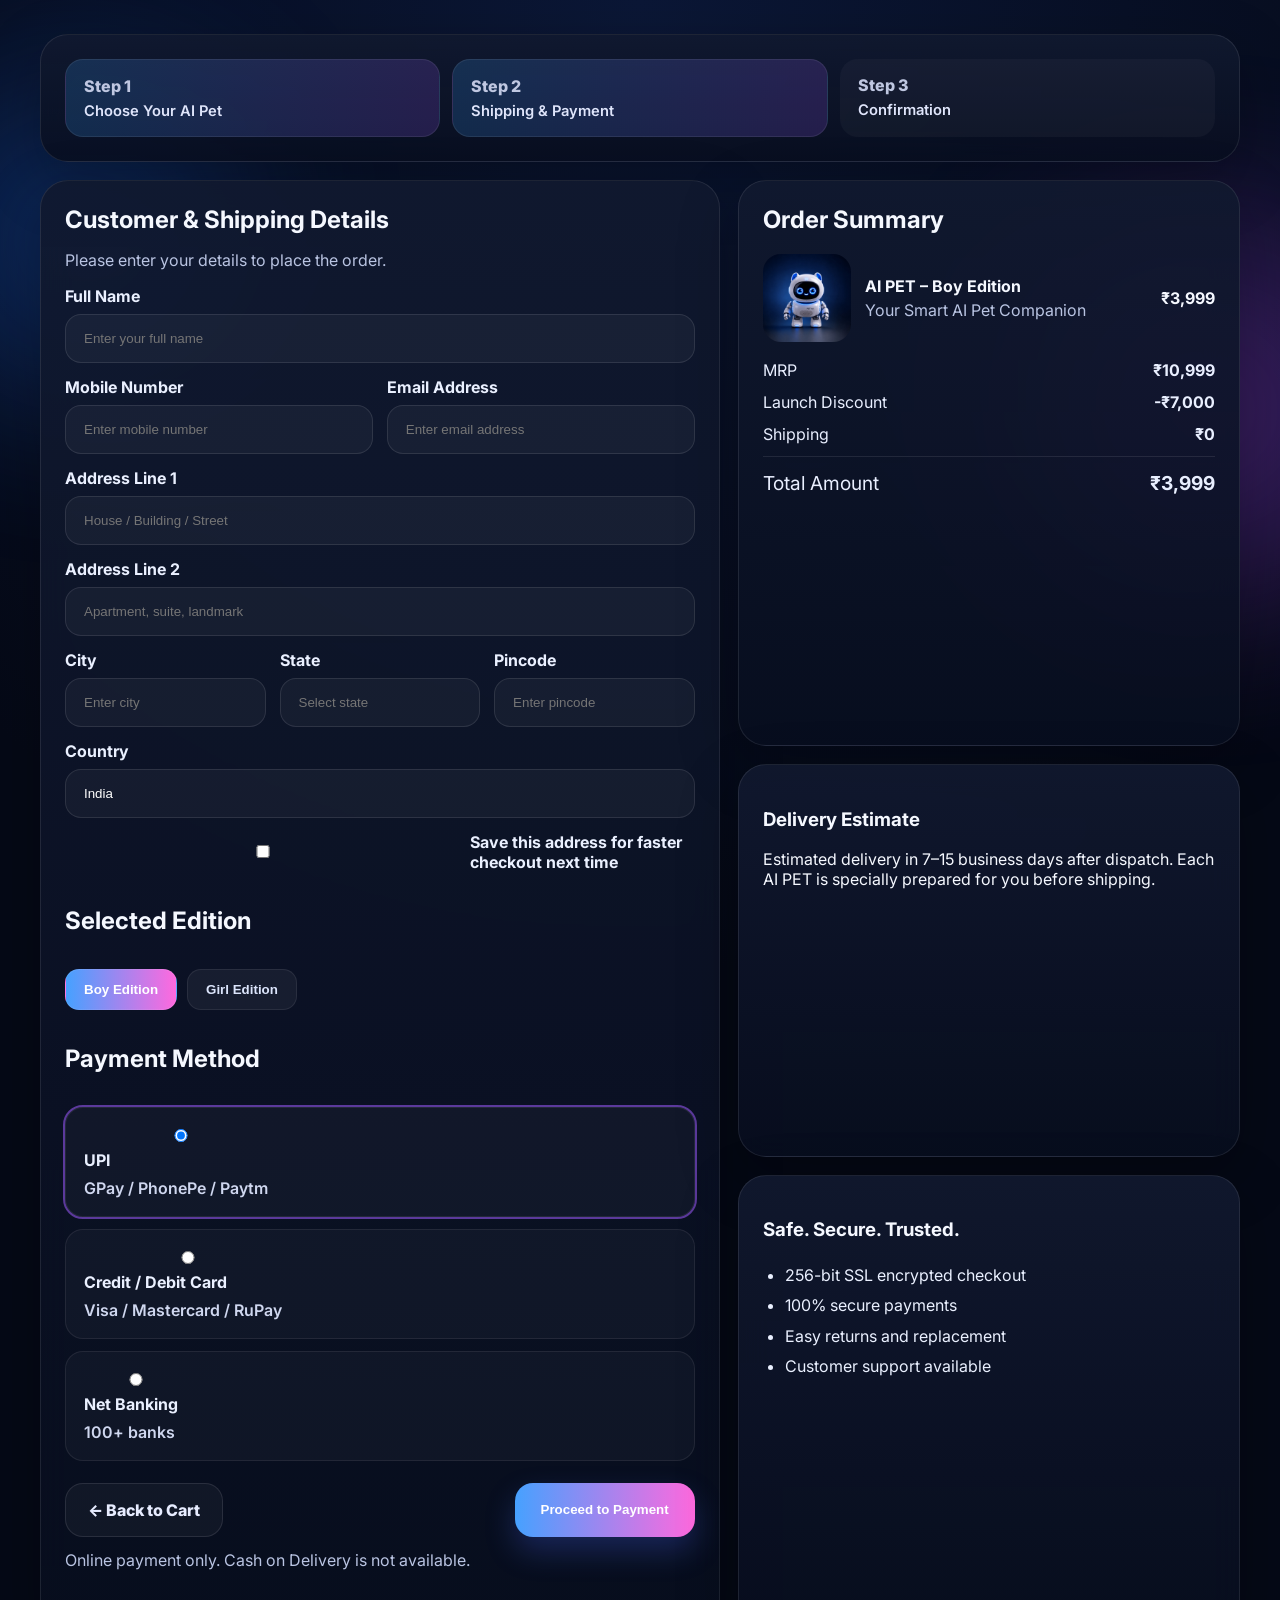
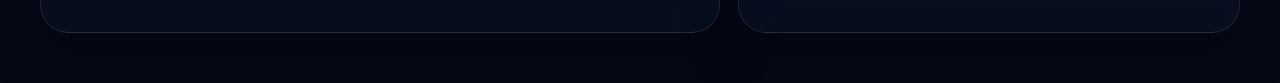
==== commit bcc71ced: "Add files via upload" ====
--- a/checkout.html
+++ b/checkout.html
@@ -4,6 +4,7 @@
   <meta charset="UTF-8" />
   <meta name="viewport" content="width=device-width, initial-scale=1.0" />
   <title>Checkout — AI PET</title>
+  <script src="https://checkout.razorpay.com/v1/checkout.js"></script>
   <link rel="preconnect" href="https://fonts.googleapis.com">
   <link rel="preconnect" href="https://fonts.gstatic.com" crossorigin>
   <link href="https://fonts.googleapis.com/css2?family=Inter:wght@400;500;600;700;800;900&display=swap" rel="stylesheet">
@@ -22,7 +23,7 @@
       <section class="glass form-panel">
         <h1>Customer & Shipping Details</h1>
         <p>Please enter your details to place the order.</p>
-        <form action="success.html" class="checkout-form">
+        <form class="checkout-form" id="checkoutForm">
           <input type="hidden" id="selectedEdition" name="edition" value="boy" />
           <label>Full Name<input type="text" placeholder="Enter your full name" required></label>
           <div class="two"><label>Mobile Number<input type="tel" placeholder="Enter mobile number" required></label><label>Email Address<input type="email" placeholder="Enter email address"></label></div>
@@ -40,12 +41,13 @@
 
           <h2>Payment Method</h2>
           <div class="pay-options">
-            <label class="pay active"><input type="radio" checked name="pay"> UPI <span>GPay / PhonePe / Paytm</span></label>
-            <label class="pay"><input type="radio" name="pay"> Credit / Debit Card <span>Visa / Mastercard / RuPay</span></label>
-            <label class="pay"><input type="radio" name="pay"> Net Banking <span>100+ banks</span></label>
-            <label class="pay"><input type="radio" name="pay"> Cash on Delivery <span>Available</span></label>
-          </div>
-          <div class="action-row"><a href="index.html" class="ghost-btn">← Back to Cart</a><button class="buy-btn" type="submit">Proceed to Payment</button></div>
+            <label class="pay active"><input type="radio" checked name="pay" value="upi"> UPI <span>GPay / PhonePe / Paytm</span></label>
+            <label class="pay"><input type="radio" name="pay" value="card"> Credit / Debit Card <span>Visa / Mastercard / RuPay</span></label>
+            <label class="pay"><input type="radio" name="pay" value="netbanking"> Net Banking <span>100+ banks</span></label>
+                      </div>
+          <div class="action-row"><a href="index.html" class="ghost-btn">← Back to Cart</a><button class="buy-btn" id="payNowBtn" type="submit">Proceed to Payment</button></div>
+          <p class="payment-note">Online payment only. Cash on Delivery is not available.</p>
+          <p class="payment-status" id="paymentStatus"></p>
         </form>
       </section>
 
--- a/style.css
+++ b/style.css
@@ -21,4 +21,5 @@
 .box-item{text-align:center}.box-item p{margin:10px 0 0;color:#eaf0ff;font-weight:700;font-size:14px}#boxEditionTitle{color:#8ec5ff;font-size:18px;margin-left:8px}
 
 
-.smart-header{margin-bottom:24px}.smart-kicker{display:inline-block;margin:0 auto 14px;padding:10px 14px;border-radius:999px;background:rgba(255,255,255,.05);border:1px solid rgba(255,255,255,.08);color:#d7e2ff;font-weight:800;font-size:.82rem;letter-spacing:.06em}.smart-cards .smart-card{min-height:230px;display:flex;flex-direction:column;align-items:flex-start;justify-content:flex-start}.feature-icon{width:58px;height:58px;border-radius:18px;display:grid;place-items:center;font-size:1.6rem;font-weight:900;margin-bottom:18px;color:#fff;border:1px solid rgba(255,255,255,.08);box-shadow:0 14px 30px rgba(0,0,0,.22)}.feature-chat{background:linear-gradient(135deg,#4aa8ff,#6be7ff)}.feature-gemini{background:linear-gradient(135deg,#7c8bff,#c07cff)}.feature-phone{background:linear-gradient(135deg,#53d5ff,#499dff)}.feature-voice{background:linear-gradient(135deg,#4d74ff,#6cceff)}.feature-alarm{background:linear-gradient(135deg,#ff7fab,#ffb86b)}.feature-ai{background:linear-gradient(135deg,#8b6dff,#ff75e6)}.smart-card h3{margin:0 0 10px;font-size:1.22rem}.smart-card p{margin:0;color:var(--muted);line-height:1.7}#boxEditionTitle{display:inline-block;padding:6px 10px;border-radius:999px;background:rgba(88,165,255,.12);border:1px solid rgba(88,165,255,.25);vertical-align:middle}+.smart-header{margin-bottom:24px}.smart-kicker{display:inline-block;margin:0 auto 14px;padding:10px 14px;border-radius:999px;background:rgba(255,255,255,.05);border:1px solid rgba(255,255,255,.08);color:#d7e2ff;font-weight:800;font-size:.82rem;letter-spacing:.06em}.smart-cards .smart-card{min-height:230px;display:flex;flex-direction:column;align-items:flex-start;justify-content:flex-start}.feature-icon{width:58px;height:58px;border-radius:18px;display:grid;place-items:center;font-size:1.6rem;font-weight:900;margin-bottom:18px;color:#fff;border:1px solid rgba(255,255,255,.08);box-shadow:0 14px 30px rgba(0,0,0,.22)}.feature-chat{background:linear-gradient(135deg,#4aa8ff,#6be7ff)}.feature-gemini{background:linear-gradient(135deg,#7c8bff,#c07cff)}.feature-phone{background:linear-gradient(135deg,#53d5ff,#499dff)}.feature-voice{background:linear-gradient(135deg,#4d74ff,#6cceff)}.feature-alarm{background:linear-gradient(135deg,#ff7fab,#ffb86b)}.feature-ai{background:linear-gradient(135deg,#8b6dff,#ff75e6)}.smart-card h3{margin:0 0 10px;font-size:1.22rem}.smart-card p{margin:0;color:var(--muted);line-height:1.7}#boxEditionTitle{display:inline-block;padding:6px 10px;border-radius:999px;background:rgba(88,165,255,.12);border:1px solid rgba(88,165,255,.25);vertical-align:middle}
+.payment-note{margin:8px 0 0;color:#bfc9ea;line-height:1.7}.payment-status{min-height:24px;margin:6px 0 0;font-weight:700;color:#aee3ff}.payment-status.error{color:#ff98b8}.payment-status.success{color:#99ffd3}
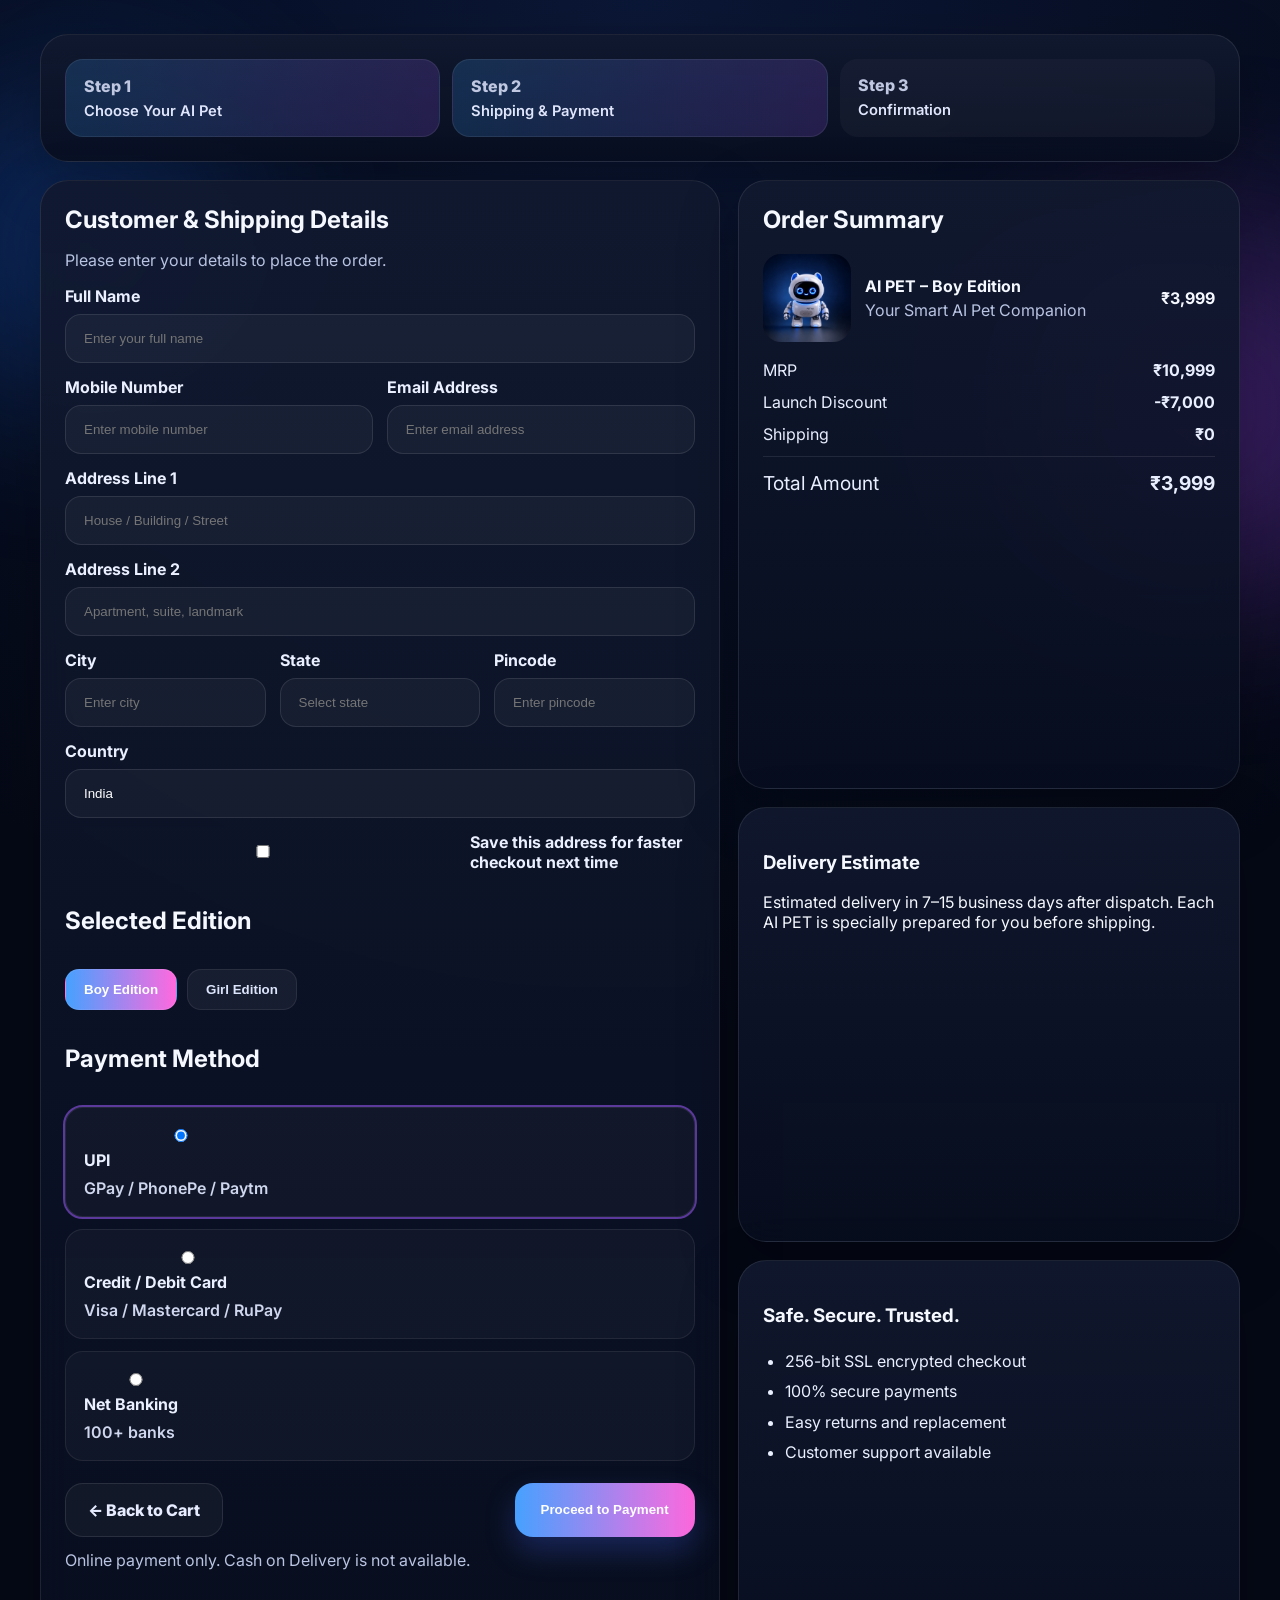
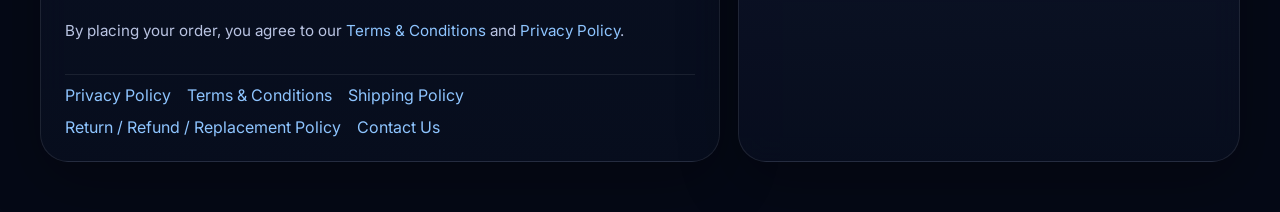
==== commit 258587ba: "Add files via upload" ====
--- a/checkout.html
+++ b/checkout.html
@@ -48,6 +48,14 @@
           <div class="action-row"><a href="index.html" class="ghost-btn">← Back to Cart</a><button class="buy-btn" id="payNowBtn" type="submit">Proceed to Payment</button></div>
           <p class="payment-note">Online payment only. Cash on Delivery is not available.</p>
           <p class="payment-status" id="paymentStatus"></p>
+          <p class="checkout-legal">By placing your order, you agree to our <a href="terms-conditions.html">Terms & Conditions</a> and <a href="privacy-policy.html">Privacy Policy</a>.</p>
+          <div class="checkout-policy-links">
+            <a href="privacy-policy.html">Privacy Policy</a>
+            <a href="terms-conditions.html">Terms & Conditions</a>
+            <a href="shipping-policy.html">Shipping Policy</a>
+            <a href="refund-policy.html">Return / Refund / Replacement Policy</a>
+            <a href="contact-us.html">Contact Us</a>
+          </div>
         </form>
       </section>
 
--- a/style.css
+++ b/style.css
@@ -22,4 +22,6 @@
 
 
 .smart-header{margin-bottom:24px}.smart-kicker{display:inline-block;margin:0 auto 14px;padding:10px 14px;border-radius:999px;background:rgba(255,255,255,.05);border:1px solid rgba(255,255,255,.08);color:#d7e2ff;font-weight:800;font-size:.82rem;letter-spacing:.06em}.smart-cards .smart-card{min-height:230px;display:flex;flex-direction:column;align-items:flex-start;justify-content:flex-start}.feature-icon{width:58px;height:58px;border-radius:18px;display:grid;place-items:center;font-size:1.6rem;font-weight:900;margin-bottom:18px;color:#fff;border:1px solid rgba(255,255,255,.08);box-shadow:0 14px 30px rgba(0,0,0,.22)}.feature-chat{background:linear-gradient(135deg,#4aa8ff,#6be7ff)}.feature-gemini{background:linear-gradient(135deg,#7c8bff,#c07cff)}.feature-phone{background:linear-gradient(135deg,#53d5ff,#499dff)}.feature-voice{background:linear-gradient(135deg,#4d74ff,#6cceff)}.feature-alarm{background:linear-gradient(135deg,#ff7fab,#ffb86b)}.feature-ai{background:linear-gradient(135deg,#8b6dff,#ff75e6)}.smart-card h3{margin:0 0 10px;font-size:1.22rem}.smart-card p{margin:0;color:var(--muted);line-height:1.7}#boxEditionTitle{display:inline-block;padding:6px 10px;border-radius:999px;background:rgba(88,165,255,.12);border:1px solid rgba(88,165,255,.25);vertical-align:middle}
-.payment-note{margin:8px 0 0;color:#bfc9ea;line-height:1.7}.payment-status{min-height:24px;margin:6px 0 0;font-weight:700;color:#aee3ff}.payment-status.error{color:#ff98b8}.payment-status.success{color:#99ffd3}+.payment-note{margin:8px 0 0;color:#bfc9ea;line-height:1.7}.payment-status{min-height:24px;margin:6px 0 0;font-weight:700;color:#aee3ff}.payment-status.error{color:#ff98b8}.payment-status.success{color:#99ffd3}
+
+.checkout-legal{margin:12px 0 8px;color:#bfc9e9;line-height:1.7;font-size:.95rem}.checkout-legal a,.checkout-policy-links a{color:#8ec5ff}.checkout-policy-links{display:flex;flex-wrap:wrap;gap:12px 16px;margin-top:8px;padding-top:10px;border-top:1px solid rgba(255,255,255,.08)}.policy-page main{padding:42px 0 60px}.policy-card{max-width:980px;margin:0 auto;border-radius:28px;padding:28px}.policy-card h1{margin-top:0;font-size:2.3rem}.policy-card h2{margin:26px 0 12px;font-size:1.25rem}.policy-card p,.policy-card li{color:var(--muted);line-height:1.8}.policy-card ul{padding-left:20px}.policy-note{padding:14px 16px;border-radius:16px;background:rgba(255,255,255,.04);border:1px solid rgba(255,255,255,.08);margin:18px 0}.policy-topbar{margin-bottom:20px}.policy-back{display:inline-flex;align-items:center;gap:8px;padding:12px 18px;border-radius:14px;background:rgba(255,255,255,.04);border:1px solid rgba(255,255,255,.09);font-weight:700}.contact-list{display:grid;gap:14px}.contact-item{padding:18px;border-radius:18px;background:rgba(255,255,255,.04);border:1px solid rgba(255,255,255,.08)}
